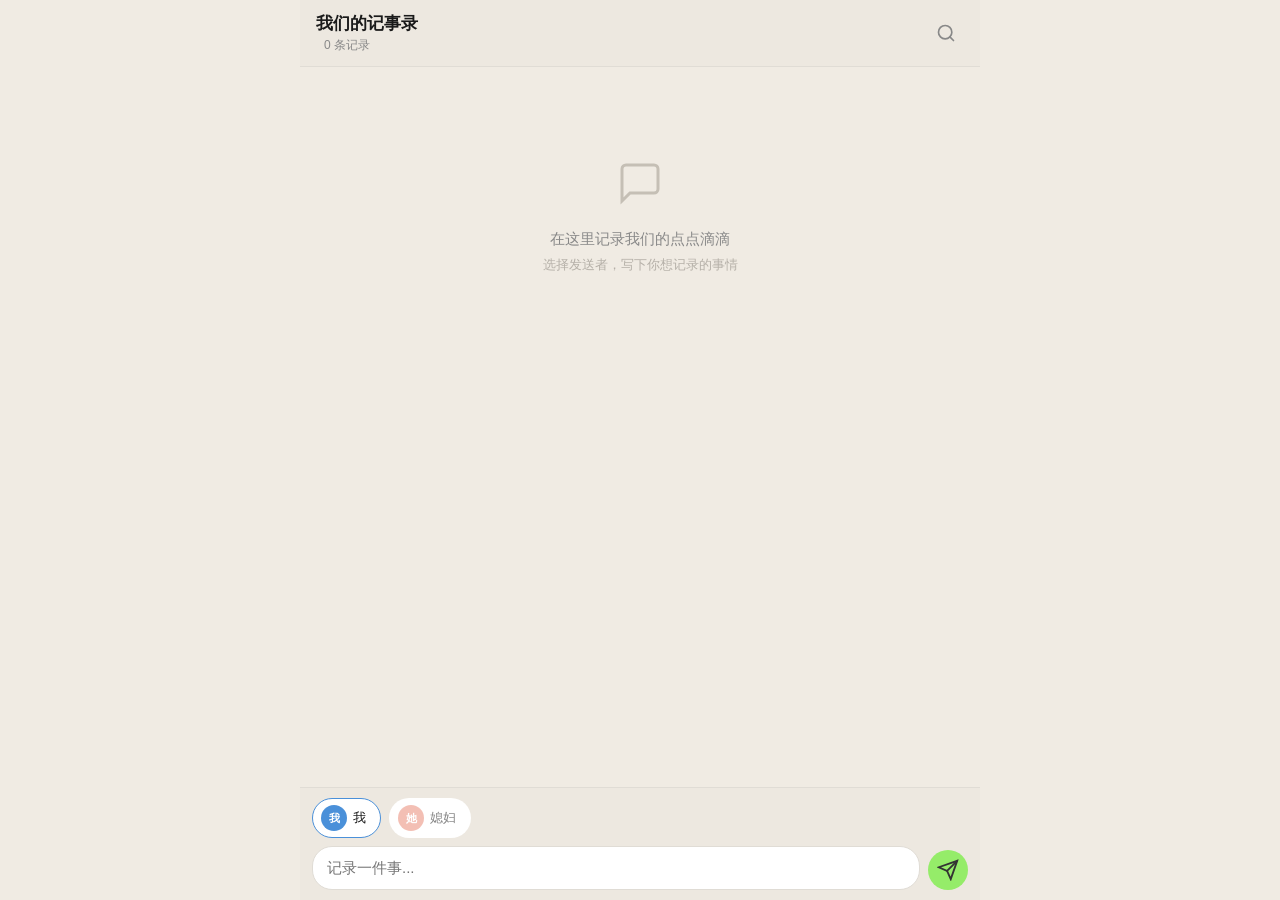
==== index.html @ e5f856f8 "feat: 改造为对话式记事录，支持双人记录、搜索、星标 Co-authored-by: monkeycode-ai <monkeycode-ai@chaitin.com>" ====
<!DOCTYPE html>
<html lang="zh-CN">
<head>
<meta charset="UTF-8">
<meta name="viewport" content="width=device-width, initial-scale=1.0">
<title>我们的记事录</title>
<link rel="stylesheet" href="/style.css">
</head>
<body>

<header class="topbar">
  <div class="topbar-inner">
    <div class="topbar-left">
      <h1>我们的记事录</h1>
      <span id="msg-count" class="msg-count"></span>
    </div>
    <div class="topbar-right">
      <button id="search-toggle" class="icon-btn" title="搜索">
        <svg width="20" height="20" viewBox="0 0 24 24" fill="none" stroke="currentColor" stroke-width="2" stroke-linecap="round"><circle cx="11" cy="11" r="8"/><path d="M21 21l-4.35-4.35"/></svg>
      </button>
    </div>
  </div>
  <div id="search-bar" class="search-bar hidden">
    <input type="text" id="search-input" placeholder="搜索记事内容...">
    <button id="search-clear" class="search-clear">&times;</button>
  </div>
</header>

<main id="chat-area" class="chat-area">
  <div id="messages-container" class="messages-container">
    <div class="welcome-hint">
      <div class="welcome-icon">
        <svg width="48" height="48" viewBox="0 0 24 24" fill="none" stroke="currentColor" stroke-width="1.5" stroke-linecap="round"><path d="M21 15a2 2 0 01-2 2H7l-4 4V5a2 2 0 012-2h14a2 2 0 012 2z"/></svg>
      </div>
      <p>在这里记录我们的点点滴滴</p>
      <p class="welcome-sub">选择发送者，写下你想记录的事情</p>
    </div>
  </div>
</main>

<div class="input-area">
  <div class="sender-toggle">
    <button id="sender-me" class="sender-btn active" data-sender="me">
      <span class="sender-avatar me-avatar">我</span>
      <span>我</span>
    </button>
    <button id="sender-wife" class="sender-btn" data-sender="wife">
      <span class="sender-avatar wife-avatar">她</span>
      <span>媳妇</span>
    </button>
  </div>
  <div class="input-row">
    <textarea id="memo-input" class="memo-input" placeholder="记录一件事..." rows="1"></textarea>
    <button id="send-btn" class="send-btn" title="发送">
      <svg width="22" height="22" viewBox="0 0 24 24" fill="none" stroke="currentColor" stroke-width="2" stroke-linecap="round"><line x1="22" y1="2" x2="11" y2="13"/><polygon points="22 2 15 22 11 13 2 9 22 2"/></svg>
    </button>
  </div>
</div>

<script src="/app.js"></script>
<script>
(function() {
  var currentSender = 'me';
  var searchQuery = '';
  var editingId = null;

  var senderMe = document.getElementById('sender-me');
  var senderWife = document.getElementById('sender-wife');
  var memoInput = document.getElementById('memo-input');
  var sendBtn = document.getElementById('send-btn');
  var container = document.getElementById('messages-container');
  var searchInput = document.getElementById('search-input');
  var searchBar = document.getElementById('search-bar');
  var searchToggle = document.getElementById('search-toggle');
  var searchClear = document.getElementById('search-clear');
  var msgCount = document.getElementById('msg-count');

  senderMe.addEventListener('click', function() {
    currentSender = 'me';
    senderMe.classList.add('active');
    senderWife.classList.remove('active');
  });

  senderWife.addEventListener('click', function() {
    currentSender = 'wife';
    senderWife.classList.add('active');
    senderMe.classList.remove('active');
  });

  sendBtn.addEventListener('click', sendMessage);
  memoInput.addEventListener('keydown', function(e) {
    if (e.key === 'Enter' && !e.shiftKey) {
      e.preventDefault();
      sendMessage();
    }
  });

  searchToggle.addEventListener('click', function() {
    searchBar.classList.toggle('hidden');
    if (!searchBar.classList.contains('hidden')) {
      searchInput.focus();
    }
  });

  searchInput.addEventListener('input', function() {
    searchQuery = searchInput.value.toLowerCase().trim();
    render();
  });

  searchClear.addEventListener('click', function() {
    searchInput.value = '';
    searchQuery = '';
    searchBar.classList.add('hidden');
    render();
  });

  function sendMessage() {
    var text = memoInput.value.trim();
    if (!text) return;
    if (editingId) {
      MemoStore.update(editingId, text);
      editingId = null;
      sendBtn.innerHTML = '<svg width="22" height="22" viewBox="0 0 24 24" fill="none" stroke="currentColor" stroke-width="2" stroke-linecap="round"><line x1="22" y1="2" x2="11" y2="13"/><polygon points="22 2 15 22 11 13 2 9 22 2"/></svg>';
    } else {
      MemoStore.add({ sender: currentSender, content: text });
    }
    memoInput.value = '';
    memoInput.style.height = 'auto';
    render();
  }

  memoInput.addEventListener('input', function() {
    this.style.height = 'auto';
    this.style.height = Math.min(this.scrollHeight, 120) + 'px';
  });

  container.addEventListener('click', function(e) {
    var target = e.target.closest('[data-action]');
    if (!target) return;
    var id = target.dataset.id;
    var action = target.dataset.action;

    if (action === 'delete') {
      if (confirm('删除这条记录？')) {
        MemoStore.remove(id);
        render();
      }
    }
    if (action === 'star') {
      MemoStore.toggleStar(id);
      render();
    }
    if (action === 'edit') {
      var msg = MemoStore.getAll().find(function(m) { return m.id === id; });
      if (msg) {
        memoInput.value = msg.content;
        memoInput.focus();
        memoInput.style.height = 'auto';
        memoInput.style.height = Math.min(memoInput.scrollHeight, 120) + 'px';
        editingId = id;
        currentSender = msg.sender;
        if (msg.sender === 'me') {
          senderMe.classList.add('active');
          senderWife.classList.remove('active');
        } else {
          senderWife.classList.add('active');
          senderMe.classList.remove('active');
        }
        sendBtn.innerHTML = '<svg width="22" height="22" viewBox="0 0 24 24" fill="none" stroke="currentColor" stroke-width="2" stroke-linecap="round"><path d="M20 6L9 17l-5-5"/></svg>';
      }
    }
  });

  function render() {
    var messages = MemoStore.getAll();
    if (searchQuery) {
      messages = messages.filter(function(m) {
        return m.content.toLowerCase().indexOf(searchQuery) !== -1;
      });
    }

    var total = MemoStore.getAll().length;
    msgCount.textContent = total + ' 条记录';

    if (messages.length === 0) {
      container.innerHTML = searchQuery
        ? '<div class="empty-hint">没有匹配的记录</div>'
        : '<div class="welcome-hint">' +
            '<div class="welcome-icon">' +
              '<svg width="48" height="48" viewBox="0 0 24 24" fill="none" stroke="currentColor" stroke-width="1.5" stroke-linecap="round"><path d="M21 15a2 2 0 01-2 2H7l-4 4V5a2 2 0 012-2h14a2 2 0 012 2z"/></svg>' +
            '</div>' +
            '<p>在这里记录我们的点点滴滴</p>' +
            '<p class="welcome-sub">选择发送者，写下你想记录的事情</p>' +
          '</div>';
      return;
    }

    messages.sort(function(a, b) {
      return new Date(a.createdAt) - new Date(b.createdAt);
    });

    var currentDate = '';
    var html = '';

    messages.forEach(function(msg) {
      var dateStr = formatTime(msg.createdAt).split(' ')[0];
      if (!/^\d/.test(dateStr)) return;
      var dateOnly = dateStr;

      if (dateOnly !== currentDate) {
        currentDate = dateOnly;
        html += '<div class="date-divider"><span>' + dateOnly + '</span></div>';
      }

      var isMe = msg.sender === 'me';
      html += '<div class="msg-row ' + (isMe ? 'msg-me' : 'msg-wife') + '">';
      if (!isMe) {
        html += '<div class="avatar-bubble wife-avatar">她</div>';
      }
      html += '<div class="msg-bubble-wrapper">';
      html += '<div class="msg-bubble ' + (isMe ? 'bubble-me' : 'bubble-wife') + '">';
      html += '<div class="msg-text">' + msg.content.replace(/\n/g, '<br>') + '</div>';
      html += '</div>';
      html += '<div class="msg-meta">';
      html += '<span class="msg-time">' + formatTime(msg.createdAt) + '</span>';
      html += '<span class="msg-actions">';
      html += '<button class="msg-action-btn' + (msg.starred ? ' starred' : '') + '" data-action="star" data-id="' + msg.id + '" title="标记">' +
        '<svg width="14" height="14" viewBox="0 0 24 24" fill="' + (msg.starred ? 'currentColor' : 'none') + '" stroke="currentColor" stroke-width="2"><polygon points="12 2 15.09 8.26 22 9.27 17 14.14 18.18 21.02 12 17.77 5.82 21.02 7 14.14 2 9.27 8.91 8.26 12 2"/></svg>' +
        '</button>';
      html += '<button class="msg-action-btn" data-action="edit" data-id="' + msg.id + '" title="编辑">' +
        '<svg width="14" height="14" viewBox="0 0 24 24" fill="none" stroke="currentColor" stroke-width="2"><path d="M11 4H4a2 2 0 00-2 2v14a2 2 0 002 2h14a2 2 0 002-2v-7"/><path d="M18.5 2.5a2.121 2.121 0 013 3L12 15l-4 1 1-4 9.5-9.5z"/></svg>' +
        '</button>';
      html += '<button class="msg-action-btn" data-action="delete" data-id="' + msg.id + '" title="删除">' +
        '<svg width="14" height="14" viewBox="0 0 24 24" fill="none" stroke="currentColor" stroke-width="2"><polyline points="3 6 5 6 21 6"/><path d="M19 6v14a2 2 0 01-2 2H7a2 2 0 01-2-2V6m3 0V4a2 2 0 012-2h4a2 2 0 012 2v2"/></svg>' +
        '</button>';
      html += '</span>';
      html += '</div>';
      html += '</div>';
      if (isMe) {
        html += '<div class="avatar-bubble me-avatar">我</div>';
      }
      html += '</div>';
    });

    container.innerHTML = html;
    container.scrollTop = container.scrollHeight;
  }

  render();
})();
</script>
</body>
</html>
---- style.css ----
* {
  margin: 0;
  padding: 0;
  box-sizing: border-box;
}

:root {
  --bg: #f0ebe3;
  --bubble-me: #95ec69;
  --bubble-wife: #fff;
  --text: #1a1a1a;
  --text-secondary: #888;
  --border: #e0dcd5;
  --me-color: #4a90d9;
  --wife-color: #e8806b;
  --shadow: 0 1px 2px rgba(0,0,0,0.06);
}

body {
  font-family: -apple-system, BlinkMacSystemFont, "Segoe UI", Roboto, "Helvetica Neue", Arial, "Noto Sans SC", sans-serif;
  background: var(--bg);
  color: var(--text);
  height: 100dvh;
  display: flex;
  flex-direction: column;
  max-width: 680px;
  margin: 0 auto;
  overflow: hidden;
}

/* Top Bar */
.topbar {
  background: #ede8e0;
  border-bottom: 1px solid var(--border);
  flex-shrink: 0;
  padding-top: env(safe-area-inset-top);
}

.topbar-inner {
  display: flex;
  align-items: center;
  justify-content: space-between;
  padding: 12px 16px;
}

.topbar-left h1 {
  font-size: 17px;
  font-weight: 700;
  color: var(--text);
}

.msg-count {
  font-size: 12px;
  color: var(--text-secondary);
  margin-left: 8px;
}

.topbar-right {
  display: flex;
  gap: 8px;
}

.icon-btn {
  width: 36px;
  height: 36px;
  border: none;
  background: transparent;
  border-radius: 50%;
  cursor: pointer;
  display: flex;
  align-items: center;
  justify-content: center;
  color: var(--text-secondary);
  transition: background 0.2s;
}

.icon-btn:hover {
  background: rgba(0,0,0,0.06);
}

.search-bar {
  padding: 8px 16px 12px;
  display: flex;
  align-items: center;
  gap: 8px;
}

.search-bar.hidden {
  display: none;
}

.search-bar input {
  flex: 1;
  padding: 8px 12px;
  border: 1px solid var(--border);
  border-radius: 8px;
  font-size: 14px;
  outline: none;
  background: #fff;
  font-family: inherit;
}

.search-bar input:focus {
  border-color: var(--me-color);
}

.search-clear {
  width: 28px;
  height: 28px;
  border: none;
  background: rgba(0,0,0,0.08);
  border-radius: 50%;
  cursor: pointer;
  font-size: 16px;
  line-height: 1;
  color: var(--text-secondary);
  display: flex;
  align-items: center;
  justify-content: center;
}

/* Chat Area */
.chat-area {
  flex: 1;
  overflow-y: auto;
  padding: 12px 0;
  -webkit-overflow-scrolling: touch;
}

.messages-container {
  padding: 0 12px;
}

/* Welcome / Empty */
.welcome-hint {
  text-align: center;
  padding: 80px 20px 0;
  color: var(--text-secondary);
}

.welcome-icon {
  color: #c5bfb5;
  margin-bottom: 16px;
}

.welcome-hint p {
  font-size: 15px;
  line-height: 1.6;
}

.welcome-sub {
  font-size: 13px !important;
  color: #b5b0a8 !important;
  margin-top: 4px;
}

.empty-hint {
  text-align: center;
  padding: 60px 20px;
  color: var(--text-secondary);
  font-size: 14px;
}

/* Date Divider */
.date-divider {
  text-align: center;
  padding: 16px 0 8px;
}

.date-divider span {
  font-size: 12px;
  color: #b5b0a8;
  background: var(--bg);
  padding: 4px 12px;
  border-radius: 4px;
}

/* Message Row */
.msg-row {
  display: flex;
  align-items: flex-start;
  margin-bottom: 12px;
  gap: 8px;
}

.msg-me {
  flex-direction: row-reverse;
}

/* Avatar */
.avatar-bubble {
  width: 36px;
  height: 36px;
  border-radius: 50%;
  display: flex;
  align-items: center;
  justify-content: center;
  font-size: 13px;
  font-weight: 600;
  color: #fff;
  flex-shrink: 0;
  margin-top: 2px;
}

.me-avatar {
  background: var(--me-color);
}

.wife-avatar {
  background: var(--wife-color);
}

/* Message Bubble Wrapper */
.msg-bubble-wrapper {
  max-width: 72%;
  min-width: 40px;
}

.msg-bubble {
  padding: 10px 14px;
  border-radius: 16px;
  font-size: 15px;
  line-height: 1.55;
  word-break: break-word;
  position: relative;
}

.bubble-me {
  background: var(--bubble-me);
  border-top-right-radius: 4px;
}

.bubble-wife {
  background: var(--bubble-wife);
  border-top-left-radius: 4px;
  box-shadow: var(--shadow);
}

.msg-text {
  white-space: pre-wrap;
}

/* Message Meta */
.msg-meta {
  display: flex;
  align-items: center;
  gap: 6px;
  margin-top: 3px;
  padding: 0 4px;
  opacity: 0;
  transition: opacity 0.2s;
}

.msg-row:hover .msg-meta {
  opacity: 1;
}

.msg-time {
  font-size: 11px;
  color: var(--text-secondary);
}

.msg-actions {
  display: flex;
  gap: 2px;
}

.msg-action-btn {
  width: 24px;
  height: 24px;
  border: none;
  background: transparent;
  border-radius: 4px;
  cursor: pointer;
  display: flex;
  align-items: center;
  justify-content: center;
  color: var(--text-secondary);
  transition: all 0.15s;
}

.msg-action-btn:hover {
  background: rgba(0,0,0,0.08);
}

.msg-action-btn.starred {
  color: #f5a623;
}

.msg-me .msg-meta {
  justify-content: flex-end;
}

/* Input Area */
.input-area {
  flex-shrink: 0;
  background: #ede8e0;
  border-top: 1px solid var(--border);
  padding: 10px 12px calc(10px + env(safe-area-inset-bottom));
}

.sender-toggle {
  display: flex;
  gap: 8px;
  margin-bottom: 8px;
}

.sender-btn {
  display: flex;
  align-items: center;
  gap: 6px;
  padding: 6px 14px 6px 8px;
  border: 1.5px solid transparent;
  border-radius: 20px;
  background: #fff;
  cursor: pointer;
  font-size: 13px;
  color: var(--text-secondary);
  transition: all 0.2s;
  font-family: inherit;
}

.sender-btn.active {
  border-color: var(--me-color);
  color: var(--text);
  font-weight: 500;
}

.sender-btn .sender-avatar {
  width: 26px;
  height: 26px;
  border-radius: 50%;
  display: flex;
  align-items: center;
  justify-content: center;
  font-size: 11px;
  font-weight: 600;
  color: #fff;
}

.sender-btn.active .me-avatar {
  background: var(--me-color);
}

.sender-btn.active .wife-avatar {
  background: var(--wife-color);
}

.sender-btn:not(.active) .sender-avatar {
  opacity: 0.5;
}

.input-row {
  display: flex;
  align-items: flex-end;
  gap: 8px;
}

.memo-input {
  flex: 1;
  padding: 10px 14px;
  border: 1px solid var(--border);
  border-radius: 20px;
  font-size: 15px;
  outline: none;
  resize: none;
  font-family: inherit;
  line-height: 1.45;
  background: #fff;
  max-height: 120px;
  transition: border-color 0.2s;
}

.memo-input:focus {
  border-color: var(--me-color);
}

.send-btn {
  width: 40px;
  height: 40px;
  border: none;
  border-radius: 50%;
  background: var(--bubble-me);
  cursor: pointer;
  display: flex;
  align-items: center;
  justify-content: center;
  color: #333;
  transition: all 0.2s;
  flex-shrink: 0;
}

.send-btn:hover {
  background: #7cd852;
}

.send-btn:active {
  transform: scale(0.95);
}

/* Scroll customization */
.chat-area::-webkit-scrollbar {
  width: 4px;
}

.chat-area::-webkit-scrollbar-thumb {
  background: rgba(0,0,0,0.1);
  border-radius: 2px;
}

/* Mobile tweaks */
@media (max-width: 480px) {
  .msg-bubble-wrapper {
    max-width: 78%;
  }
  .topbar-inner {
    padding: 10px 12px;
  }
  .messages-container {
    padding: 0 8px;
  }
}
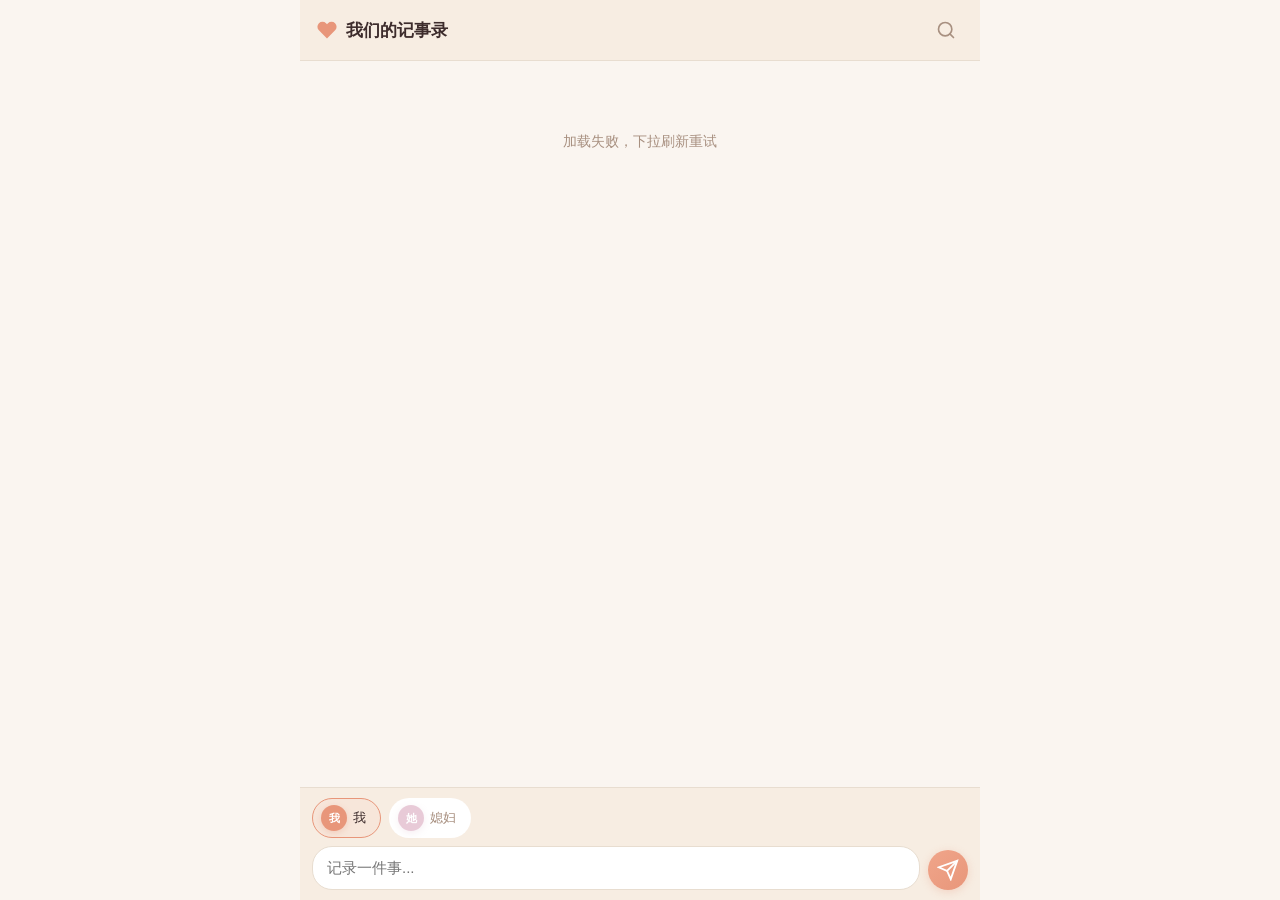
==== commit b14611a8: "feat: 暖色调浪漫风格 + Vercel API 后端实现多设备同步 Co-authored-by: monkeycode-ai <monkeycode-ai@chaitin.com>" ====
--- a/index.html
+++ b/index.html
@@ -11,10 +11,13 @@
 <header class="topbar">
   <div class="topbar-inner">
     <div class="topbar-left">
+      <span class="heart-icon">
+        <svg width="22" height="22" viewBox="0 0 24 24" fill="currentColor"><path d="M20.84 4.61a5.5 5.5 0 00-7.78 0L12 5.67l-1.06-1.06a5.5 5.5 0 00-7.78 7.78l1.06 1.06L12 21.23l7.78-7.78 1.06-1.06a5.5 5.5 0 000-7.78z"/></svg>
+      </span>
       <h1>我们的记事录</h1>
-      <span id="msg-count" class="msg-count"></span>
     </div>
     <div class="topbar-right">
+      <span id="msg-count" class="msg-count"></span>
       <button id="search-toggle" class="icon-btn" title="搜索">
         <svg width="20" height="20" viewBox="0 0 24 24" fill="none" stroke="currentColor" stroke-width="2" stroke-linecap="round"><circle cx="11" cy="11" r="8"/><path d="M21 21l-4.35-4.35"/></svg>
       </button>
@@ -30,13 +33,17 @@
   <div id="messages-container" class="messages-container">
     <div class="welcome-hint">
       <div class="welcome-icon">
-        <svg width="48" height="48" viewBox="0 0 24 24" fill="none" stroke="currentColor" stroke-width="1.5" stroke-linecap="round"><path d="M21 15a2 2 0 01-2 2H7l-4 4V5a2 2 0 012-2h14a2 2 0 012 2z"/></svg>
+        <svg width="56" height="56" viewBox="0 0 24 24" fill="none" stroke="currentColor" stroke-width="1" stroke-linecap="round"><path d="M20.84 4.61a5.5 5.5 0 00-7.78 0L12 5.67l-1.06-1.06a5.5 5.5 0 00-7.78 7.78l1.06 1.06L12 21.23l7.78-7.78 1.06-1.06a5.5 5.5 0 000-7.78z"/></svg>
       </div>
       <p>在这里记录我们的点点滴滴</p>
-      <p class="welcome-sub">选择发送者，写下你想记录的事情</p>
+      <p class="welcome-sub">写下想说的话，彼此都能看见</p>
     </div>
   </div>
 </main>
+
+<div id="sync-bar" class="sync-bar hidden">
+  <span class="sync-dot"></span> 同步中...
+</div>
 
 <div class="input-area">
   <div class="sender-toggle">
@@ -74,6 +81,7 @@
   var searchToggle = document.getElementById('search-toggle');
   var searchClear = document.getElementById('search-clear');
   var msgCount = document.getElementById('msg-count');
+  var syncBar = document.getElementById('sync-bar');
 
   senderMe.addEventListener('click', function() {
     currentSender = 'me';
@@ -97,9 +105,7 @@
 
   searchToggle.addEventListener('click', function() {
     searchBar.classList.toggle('hidden');
-    if (!searchBar.classList.contains('hidden')) {
-      searchInput.focus();
-    }
+    if (!searchBar.classList.contains('hidden')) searchInput.focus();
   });
 
   searchInput.addEventListener('input', function() {
@@ -114,19 +120,36 @@
     render();
   });
 
-  function sendMessage() {
+  async function sendMessage() {
     var text = memoInput.value.trim();
     if (!text) return;
+
     if (editingId) {
-      MemoStore.update(editingId, text);
-      editingId = null;
-      sendBtn.innerHTML = '<svg width="22" height="22" viewBox="0 0 24 24" fill="none" stroke="currentColor" stroke-width="2" stroke-linecap="round"><line x1="22" y1="2" x2="11" y2="13"/><polygon points="22 2 15 22 11 13 2 9 22 2"/></svg>';
+      try {
+        showSync(true);
+        await api.update(editingId, { content: text });
+        editingId = null;
+        sendBtn.innerHTML = '<svg width="22" height="22" viewBox="0 0 24 24" fill="none" stroke="currentColor" stroke-width="2" stroke-linecap="round"><line x1="22" y1="2" x2="11" y2="13"/><polygon points="22 2 15 22 11 13 2 9 22 2"/></svg>';
+      } catch (e) {
+        alert('更新失败，请重试');
+        showSync(false);
+        return;
+      }
     } else {
-      MemoStore.add({ sender: currentSender, content: text });
-    }
+      try {
+        showSync(true);
+        await api.add({ sender: currentSender, content: text });
+      } catch (e) {
+        alert('发送失败，请重试');
+        showSync(false);
+        return;
+      }
+    }
+
     memoInput.value = '';
     memoInput.style.height = 'auto';
-    render();
+    showSync(false);
+    await loadAndRender();
   }
 
   memoInput.addEventListener('input', function() {
@@ -141,56 +164,82 @@
     var action = target.dataset.action;
 
     if (action === 'delete') {
-      if (confirm('删除这条记录？')) {
-        MemoStore.remove(id);
-        render();
-      }
+      if (!confirm('删除这条记录？')) return;
+      showSync(true);
+      api.remove(id).then(function() {
+        showSync(false);
+        loadAndRender();
+      }).catch(function() {
+        alert('删除失败');
+        showSync(false);
+      });
     }
     if (action === 'star') {
-      MemoStore.toggleStar(id);
-      render();
+      var msgEl = target.closest('.msg-row');
+      var isStarred = target.classList.contains('starred');
+      showSync(true);
+      api.update(id, { starred: !isStarred }).then(function() {
+        showSync(false);
+        loadAndRender();
+      }).catch(function() {
+        alert('操作失败');
+        showSync(false);
+      });
     }
     if (action === 'edit') {
-      var msg = MemoStore.getAll().find(function(m) { return m.id === id; });
-      if (msg) {
-        memoInput.value = msg.content;
-        memoInput.focus();
-        memoInput.style.height = 'auto';
-        memoInput.style.height = Math.min(memoInput.scrollHeight, 120) + 'px';
-        editingId = id;
-        currentSender = msg.sender;
-        if (msg.sender === 'me') {
-          senderMe.classList.add('active');
-          senderWife.classList.remove('active');
-        } else {
-          senderWife.classList.add('active');
-          senderMe.classList.remove('active');
-        }
-        sendBtn.innerHTML = '<svg width="22" height="22" viewBox="0 0 24 24" fill="none" stroke="currentColor" stroke-width="2" stroke-linecap="round"><path d="M20 6L9 17l-5-5"/></svg>';
-      }
-    }
-  });
-
-  function render() {
-    var messages = MemoStore.getAll();
+      var msgText = target.closest('.msg-row').querySelector('.msg-text').textContent;
+      memoInput.value = msgText;
+      memoInput.focus();
+      memoInput.style.height = 'auto';
+      memoInput.style.height = Math.min(memoInput.scrollHeight, 120) + 'px';
+      editingId = id;
+      var isMe = target.closest('.msg-row').classList.contains('msg-me');
+      currentSender = isMe ? 'me' : 'wife';
+      if (isMe) {
+        senderMe.classList.add('active');
+        senderWife.classList.remove('active');
+      } else {
+        senderWife.classList.add('active');
+        senderMe.classList.remove('active');
+      }
+      sendBtn.innerHTML = '<svg width="22" height="22" viewBox="0 0 24 24" fill="none" stroke="currentColor" stroke-width="2" stroke-linecap="round"><path d="M20 6L9 17l-5-5"/></svg>';
+    }
+  });
+
+  function showSync(show) {
+    syncBar.classList.toggle('hidden', !show);
+  }
+
+  async function loadAndRender() {
+    try {
+      var messages = await api.getAll();
+      render(messages);
+    } catch (e) {
+      container.innerHTML = '<div class="empty-hint">加载失败，下拉刷新重试</div>';
+    }
+  }
+
+  function render(messages) {
+    if (!messages) messages = [];
+
+    var total = messages.length;
+    msgCount.textContent = total + ' 条';
+
     if (searchQuery) {
       messages = messages.filter(function(m) {
         return m.content.toLowerCase().indexOf(searchQuery) !== -1;
       });
     }
-
-    var total = MemoStore.getAll().length;
-    msgCount.textContent = total + ' 条记录';
 
     if (messages.length === 0) {
       container.innerHTML = searchQuery
         ? '<div class="empty-hint">没有匹配的记录</div>'
         : '<div class="welcome-hint">' +
             '<div class="welcome-icon">' +
-              '<svg width="48" height="48" viewBox="0 0 24 24" fill="none" stroke="currentColor" stroke-width="1.5" stroke-linecap="round"><path d="M21 15a2 2 0 01-2 2H7l-4 4V5a2 2 0 012-2h14a2 2 0 012 2z"/></svg>' +
+              '<svg width="56" height="56" viewBox="0 0 24 24" fill="none" stroke="currentColor" stroke-width="1" stroke-linecap="round"><path d="M20.84 4.61a5.5 5.5 0 00-7.78 0L12 5.67l-1.06-1.06a5.5 5.5 0 00-7.78 7.78l1.06 1.06L12 21.23l7.78-7.78 1.06-1.06a5.5 5.5 0 000-7.78z"/></svg>' +
             '</div>' +
             '<p>在这里记录我们的点点滴滴</p>' +
-            '<p class="welcome-sub">选择发送者，写下你想记录的事情</p>' +
+            '<p class="welcome-sub">写下想说的话，彼此都能看见</p>' +
           '</div>';
       return;
     }
@@ -203,9 +252,7 @@
     var html = '';
 
     messages.forEach(function(msg) {
-      var dateStr = formatTime(msg.createdAt).split(' ')[0];
-      if (!/^\d/.test(dateStr)) return;
-      var dateOnly = dateStr;
+      var dateOnly = formatTime(msg.createdAt).split(' ')[0];
 
       if (dateOnly !== currentDate) {
         currentDate = dateOnly;
@@ -246,7 +293,7 @@
     container.scrollTop = container.scrollHeight;
   }
 
-  render();
+  loadAndRender();
 })();
 </script>
 </body>
--- a/style.css
+++ b/style.css
@@ -5,15 +5,17 @@
 }
 
 :root {
-  --bg: #f0ebe3;
-  --bubble-me: #95ec69;
+  --bg: #faf5f0;
+  --bg-top: #f7ede2;
+  --bubble-me: #fcd5ce;
   --bubble-wife: #fff;
-  --text: #1a1a1a;
-  --text-secondary: #888;
-  --border: #e0dcd5;
-  --me-color: #4a90d9;
-  --wife-color: #e8806b;
-  --shadow: 0 1px 2px rgba(0,0,0,0.06);
+  --text: #3d2c2c;
+  --text-secondary: #a89080;
+  --border: #e8ddd0;
+  --me-color: #e8967a;
+  --wife-color: #c77d9e;
+  --heart: #e8967a;
+  --shadow: 0 1px 3px rgba(139, 109, 91, 0.08);
 }
 
 body {
@@ -30,7 +32,7 @@
 
 /* Top Bar */
 .topbar {
-  background: #ede8e0;
+  background: var(--bg-top);
   border-bottom: 1px solid var(--border);
   flex-shrink: 0;
   padding-top: env(safe-area-inset-top);
@@ -41,6 +43,27 @@
   align-items: center;
   justify-content: space-between;
   padding: 12px 16px;
+}
+
+.topbar-left {
+  display: flex;
+  align-items: center;
+  gap: 8px;
+}
+
+.heart-icon {
+  color: var(--heart);
+  display: flex;
+  align-items: center;
+  animation: heartbeat 1.5s ease-in-out infinite;
+}
+
+@keyframes heartbeat {
+  0%, 100% { transform: scale(1); }
+  15% { transform: scale(1.15); }
+  30% { transform: scale(1); }
+  45% { transform: scale(1.1); }
+  60% { transform: scale(1); }
 }
 
 .topbar-left h1 {
@@ -52,12 +75,13 @@
 .msg-count {
   font-size: 12px;
   color: var(--text-secondary);
-  margin-left: 8px;
+  margin-left: auto;
 }
 
 .topbar-right {
   display: flex;
-  gap: 8px;
+  align-items: center;
+  gap: 4px;
 }
 
 .icon-btn {
@@ -75,7 +99,7 @@
 }
 
 .icon-btn:hover {
-  background: rgba(0,0,0,0.06);
+  background: rgba(139, 109, 91, 0.08);
 }
 
 .search-bar {
@@ -108,7 +132,7 @@
   width: 28px;
   height: 28px;
   border: none;
-  background: rgba(0,0,0,0.08);
+  background: rgba(139, 109, 91, 0.1);
   border-radius: 50%;
   cursor: pointer;
   font-size: 16px;
@@ -117,6 +141,37 @@
   display: flex;
   align-items: center;
   justify-content: center;
+}
+
+/* Sync Bar */
+.sync-bar {
+  text-align: center;
+  padding: 6px;
+  font-size: 12px;
+  color: var(--text-secondary);
+  display: flex;
+  align-items: center;
+  justify-content: center;
+  gap: 6px;
+  background: rgba(232, 150, 122, 0.1);
+  flex-shrink: 0;
+}
+
+.sync-bar.hidden {
+  display: none;
+}
+
+.sync-dot {
+  width: 8px;
+  height: 8px;
+  border-radius: 50%;
+  background: var(--me-color);
+  animation: pulse 0.8s ease-in-out infinite;
+}
+
+@keyframes pulse {
+  0%, 100% { opacity: 1; }
+  50% { opacity: 0.3; }
 }
 
 /* Chat Area */
@@ -139,8 +194,9 @@
 }
 
 .welcome-icon {
-  color: #c5bfb5;
+  color: #e0cfc0;
   margin-bottom: 16px;
+  opacity: 0.8;
 }
 
 .welcome-hint p {
@@ -150,7 +206,7 @@
 
 .welcome-sub {
   font-size: 13px !important;
-  color: #b5b0a8 !important;
+  color: #c5b0a0 !important;
   margin-top: 4px;
 }
 
@@ -164,22 +220,23 @@
 /* Date Divider */
 .date-divider {
   text-align: center;
-  padding: 16px 0 8px;
+  padding: 20px 0 10px;
 }
 
 .date-divider span {
   font-size: 12px;
-  color: #b5b0a8;
+  color: #c5b0a0;
   background: var(--bg);
-  padding: 4px 12px;
-  border-radius: 4px;
+  padding: 4px 14px;
+  border-radius: 10px;
+  border: 1px solid var(--border);
 }
 
 /* Message Row */
 .msg-row {
   display: flex;
   align-items: flex-start;
-  margin-bottom: 12px;
+  margin-bottom: 14px;
   gap: 8px;
 }
 
@@ -203,22 +260,24 @@
 }
 
 .me-avatar {
-  background: var(--me-color);
+  background: linear-gradient(135deg, #f0a58a, #e8967a);
+  box-shadow: 0 2px 6px rgba(232, 150, 122, 0.3);
 }
 
 .wife-avatar {
-  background: var(--wife-color);
+  background: linear-gradient(135deg, #d49bb3, #c77d9e);
+  box-shadow: 0 2px 6px rgba(199, 125, 158, 0.3);
 }
 
 /* Message Bubble Wrapper */
 .msg-bubble-wrapper {
-  max-width: 72%;
+  max-width: 70%;
   min-width: 40px;
 }
 
 .msg-bubble {
   padding: 10px 14px;
-  border-radius: 16px;
+  border-radius: 18px;
   font-size: 15px;
   line-height: 1.55;
   word-break: break-word;
@@ -227,17 +286,18 @@
 
 .bubble-me {
   background: var(--bubble-me);
-  border-top-right-radius: 4px;
+  border-top-right-radius: 6px;
 }
 
 .bubble-wife {
   background: var(--bubble-wife);
-  border-top-left-radius: 4px;
+  border-top-left-radius: 6px;
   box-shadow: var(--shadow);
 }
 
 .msg-text {
   white-space: pre-wrap;
+  color: var(--text);
 }
 
 /* Message Meta */
@@ -251,7 +311,8 @@
   transition: opacity 0.2s;
 }
 
-.msg-row:hover .msg-meta {
+.msg-row:hover .msg-meta,
+.msg-row:active .msg-meta {
   opacity: 1;
 }
 
@@ -280,11 +341,11 @@
 }
 
 .msg-action-btn:hover {
-  background: rgba(0,0,0,0.08);
+  background: rgba(139, 109, 91, 0.08);
 }
 
 .msg-action-btn.starred {
-  color: #f5a623;
+  color: #e8967a;
 }
 
 .msg-me .msg-meta {
@@ -294,7 +355,7 @@
 /* Input Area */
 .input-area {
   flex-shrink: 0;
-  background: #ede8e0;
+  background: var(--bg-top);
   border-top: 1px solid var(--border);
   padding: 10px 12px calc(10px + env(safe-area-inset-bottom));
 }
@@ -316,14 +377,23 @@
   cursor: pointer;
   font-size: 13px;
   color: var(--text-secondary);
-  transition: all 0.2s;
+  transition: all 0.25s;
   font-family: inherit;
 }
 
 .sender-btn.active {
-  border-color: var(--me-color);
   color: var(--text);
   font-weight: 500;
+}
+
+.sender-btn#sender-me.active {
+  border-color: var(--me-color);
+  background: rgba(232, 150, 122, 0.08);
+}
+
+.sender-btn#sender-wife.active {
+  border-color: var(--wife-color);
+  background: rgba(199, 125, 158, 0.08);
 }
 
 .sender-btn .sender-avatar {
@@ -338,16 +408,16 @@
   color: #fff;
 }
 
-.sender-btn.active .me-avatar {
+.sender-btn#sender-me .sender-avatar {
   background: var(--me-color);
 }
 
-.sender-btn.active .wife-avatar {
+.sender-btn#sender-wife .sender-avatar {
   background: var(--wife-color);
 }
 
 .sender-btn:not(.active) .sender-avatar {
-  opacity: 0.5;
+  opacity: 0.4;
 }
 
 .input-row {
@@ -380,18 +450,20 @@
   height: 40px;
   border: none;
   border-radius: 50%;
-  background: var(--bubble-me);
+  background: linear-gradient(135deg, #f0a58a, #e8967a);
   cursor: pointer;
   display: flex;
   align-items: center;
   justify-content: center;
-  color: #333;
+  color: #fff;
   transition: all 0.2s;
   flex-shrink: 0;
+  box-shadow: 0 2px 8px rgba(232, 150, 122, 0.3);
 }
 
 .send-btn:hover {
-  background: #7cd852;
+  transform: scale(1.05);
+  box-shadow: 0 4px 12px rgba(232, 150, 122, 0.4);
 }
 
 .send-btn:active {
@@ -404,7 +476,7 @@
 }
 
 .chat-area::-webkit-scrollbar-thumb {
-  background: rgba(0,0,0,0.1);
+  background: rgba(139, 109, 91, 0.15);
   border-radius: 2px;
 }
 
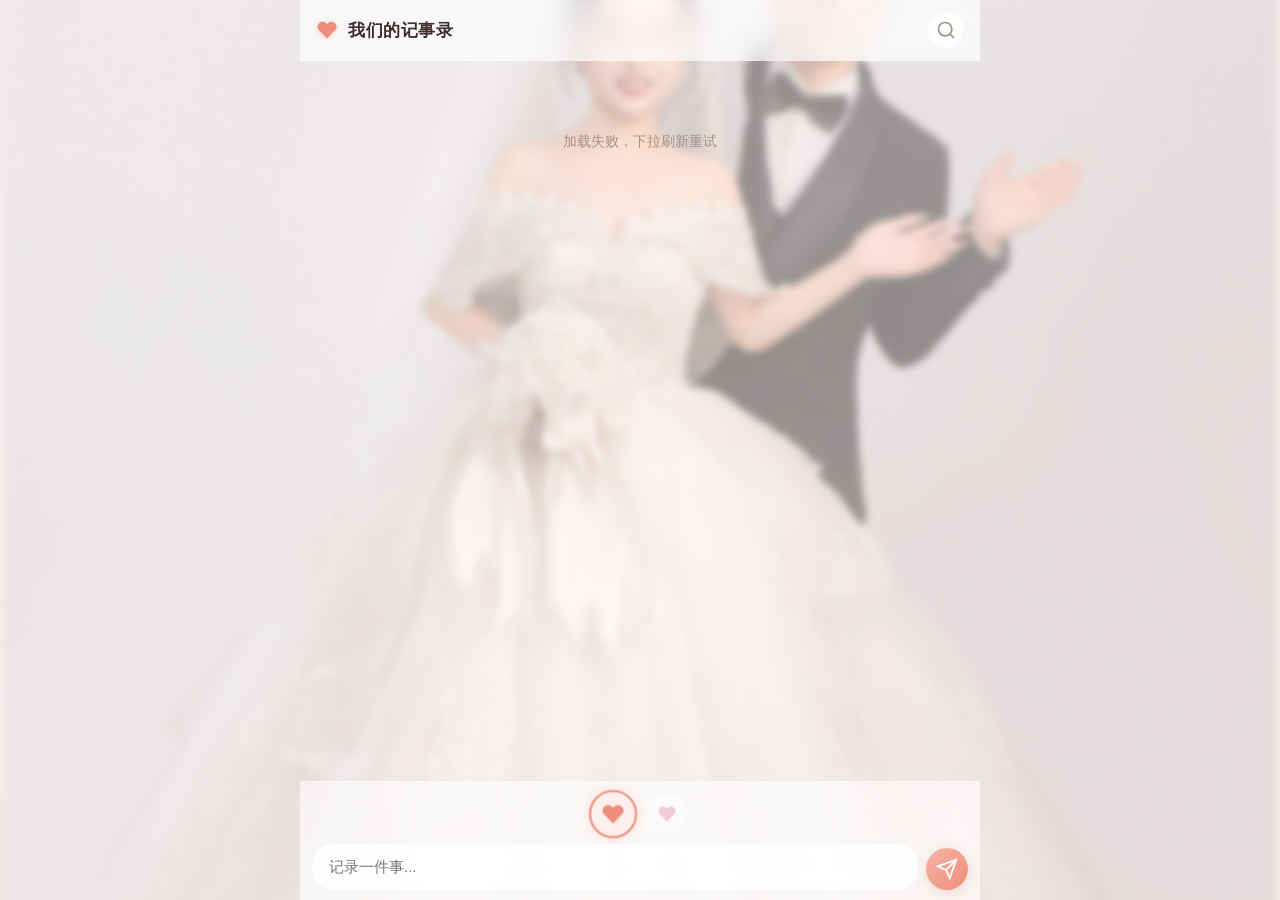
==== commit ad53fdec: "feat: 爱心头像 + 自定义背景图 + 毛玻璃暖色调界面 Co-authored-by: monkeycode-ai <monkeycode-ai@chaitin.com>" ====
--- a/index.html
+++ b/index.html
@@ -47,13 +47,11 @@
 
 <div class="input-area">
   <div class="sender-toggle">
-    <button id="sender-me" class="sender-btn active" data-sender="me">
-      <span class="sender-avatar me-avatar">我</span>
-      <span>我</span>
+    <button id="sender-me" class="sender-btn active" data-sender="me" title="我">
+      <svg viewBox="0 0 24 24" fill="currentColor"><path d="M20.84 4.61a5.5 5.5 0 00-7.78 0L12 5.67l-1.06-1.06a5.5 5.5 0 00-7.78 7.78l1.06 1.06L12 21.23l7.78-7.78 1.06-1.06a5.5 5.5 0 000-7.78z"/></svg>
     </button>
-    <button id="sender-wife" class="sender-btn" data-sender="wife">
-      <span class="sender-avatar wife-avatar">她</span>
-      <span>媳妇</span>
+    <button id="sender-wife" class="sender-btn" data-sender="wife" title="媳妇">
+      <svg viewBox="0 0 24 24" fill="currentColor"><path d="M20.84 4.61a5.5 5.5 0 00-7.78 0L12 5.67l-1.06-1.06a5.5 5.5 0 00-7.78 7.78l1.06 1.06L12 21.23l7.78-7.78 1.06-1.06a5.5 5.5 0 000-7.78z"/></svg>
     </button>
   </div>
   <div class="input-row">
@@ -87,12 +85,18 @@
     currentSender = 'me';
     senderMe.classList.add('active');
     senderWife.classList.remove('active');
+    var svg = senderMe.querySelector('svg');
+    if (svg) svg.style.animation = 'none';
+    setTimeout(function() { if (svg) svg.style.animation = ''; }, 10);
   });
 
   senderWife.addEventListener('click', function() {
     currentSender = 'wife';
     senderWife.classList.add('active');
     senderMe.classList.remove('active');
+    var svg = senderWife.querySelector('svg');
+    if (svg) svg.style.animation = 'none';
+    setTimeout(function() { if (svg) svg.style.animation = ''; }, 10);
   });
 
   sendBtn.addEventListener('click', sendMessage);
@@ -175,7 +179,6 @@
       });
     }
     if (action === 'star') {
-      var msgEl = target.closest('.msg-row');
       var isStarred = target.classList.contains('starred');
       showSync(true);
       api.update(id, { starred: !isStarred }).then(function() {
@@ -260,10 +263,14 @@
       }
 
       var isMe = msg.sender === 'me';
+      var heartColor = isMe ? 'me-avatar-heart' : 'wife-avatar-heart';
+
       html += '<div class="msg-row ' + (isMe ? 'msg-me' : 'msg-wife') + '">';
-      if (!isMe) {
-        html += '<div class="avatar-bubble wife-avatar">她</div>';
-      }
+
+      html += '<div class="avatar-bubble">';
+      html += '<svg class="' + heartColor + '" viewBox="0 0 24 24" fill="currentColor"><path d="M20.84 4.61a5.5 5.5 0 00-7.78 0L12 5.67l-1.06-1.06a5.5 5.5 0 00-7.78 7.78l1.06 1.06L12 21.23l7.78-7.78 1.06-1.06a5.5 5.5 0 000-7.78z"/></svg>';
+      html += '</div>';
+
       html += '<div class="msg-bubble-wrapper">';
       html += '<div class="msg-bubble ' + (isMe ? 'bubble-me' : 'bubble-wife') + '">';
       html += '<div class="msg-text">' + msg.content.replace(/\n/g, '<br>') + '</div>';
@@ -283,9 +290,7 @@
       html += '</span>';
       html += '</div>';
       html += '</div>';
-      if (isMe) {
-        html += '<div class="avatar-bubble me-avatar">我</div>';
-      }
+
       html += '</div>';
     });
 
--- a/style.css
+++ b/style.css
@@ -5,22 +5,17 @@
 }
 
 :root {
-  --bg: #faf5f0;
-  --bg-top: #f7ede2;
+  --me-color: #f08c7a;
+  --wife-color: #d4889e;
+  --text: #3d2c2c;
+  --text-secondary: #a69080;
+  --border: rgba(255,255,255,0.25);
   --bubble-me: #fcd5ce;
   --bubble-wife: #fff;
-  --text: #3d2c2c;
-  --text-secondary: #a89080;
-  --border: #e8ddd0;
-  --me-color: #e8967a;
-  --wife-color: #c77d9e;
-  --heart: #e8967a;
-  --shadow: 0 1px 3px rgba(139, 109, 91, 0.08);
 }
 
 body {
   font-family: -apple-system, BlinkMacSystemFont, "Segoe UI", Roboto, "Helvetica Neue", Arial, "Noto Sans SC", sans-serif;
-  background: var(--bg);
   color: var(--text);
   height: 100dvh;
   display: flex;
@@ -28,11 +23,33 @@
   max-width: 680px;
   margin: 0 auto;
   overflow: hidden;
+  position: relative;
+}
+
+body::before {
+  content: '';
+  position: fixed;
+  inset: 0;
+  background: url('/bg.png') center/cover no-repeat fixed;
+  filter: brightness(1.02) saturate(0.9);
+  z-index: -2;
+}
+
+body::after {
+  content: '';
+  position: fixed;
+  inset: 0;
+  background: rgba(255, 250, 245, 0.55);
+  backdrop-filter: blur(3px);
+  -webkit-backdrop-filter: blur(3px);
+  z-index: -1;
 }
 
 /* Top Bar */
 .topbar {
-  background: var(--bg-top);
+  background: rgba(255,255,255,0.65);
+  backdrop-filter: blur(12px);
+  -webkit-backdrop-filter: blur(12px);
   border-bottom: 1px solid var(--border);
   flex-shrink: 0;
   padding-top: env(safe-area-inset-top);
@@ -48,21 +65,22 @@
 .topbar-left {
   display: flex;
   align-items: center;
-  gap: 8px;
+  gap: 10px;
 }
 
 .heart-icon {
-  color: var(--heart);
+  color: var(--me-color);
   display: flex;
   align-items: center;
   animation: heartbeat 1.5s ease-in-out infinite;
+  filter: drop-shadow(0 1px 3px rgba(240,140,122,0.3));
 }
 
 @keyframes heartbeat {
   0%, 100% { transform: scale(1); }
-  15% { transform: scale(1.15); }
+  15% { transform: scale(1.18); }
   30% { transform: scale(1); }
-  45% { transform: scale(1.1); }
+  45% { transform: scale(1.12); }
   60% { transform: scale(1); }
 }
 
@@ -70,6 +88,7 @@
   font-size: 17px;
   font-weight: 700;
   color: var(--text);
+  letter-spacing: 0.5px;
 }
 
 .msg-count {
@@ -88,7 +107,7 @@
   width: 36px;
   height: 36px;
   border: none;
-  background: transparent;
+  background: rgba(255,255,255,0.5);
   border-radius: 50%;
   cursor: pointer;
   display: flex;
@@ -96,10 +115,11 @@
   justify-content: center;
   color: var(--text-secondary);
   transition: background 0.2s;
+  backdrop-filter: blur(4px);
 }
 
 .icon-btn:hover {
-  background: rgba(139, 109, 91, 0.08);
+  background: rgba(139, 109, 91, 0.12);
 }
 
 .search-bar {
@@ -115,24 +135,26 @@
 
 .search-bar input {
   flex: 1;
-  padding: 8px 12px;
+  padding: 9px 14px;
   border: 1px solid var(--border);
-  border-radius: 8px;
+  border-radius: 10px;
   font-size: 14px;
   outline: none;
-  background: #fff;
+  background: rgba(255,255,255,0.7);
   font-family: inherit;
+  backdrop-filter: blur(4px);
 }
 
 .search-bar input:focus {
   border-color: var(--me-color);
+  background: rgba(255,255,255,0.9);
 }
 
 .search-clear {
   width: 28px;
   height: 28px;
   border: none;
-  background: rgba(139, 109, 91, 0.1);
+  background: rgba(139, 109, 91, 0.12);
   border-radius: 50%;
   cursor: pointer;
   font-size: 16px;
@@ -153,7 +175,7 @@
   align-items: center;
   justify-content: center;
   gap: 6px;
-  background: rgba(232, 150, 122, 0.1);
+  background: rgba(240, 140, 122, 0.12);
   flex-shrink: 0;
 }
 
@@ -194,9 +216,9 @@
 }
 
 .welcome-icon {
-  color: #e0cfc0;
+  color: rgba(240,140,122,0.35);
   margin-bottom: 16px;
-  opacity: 0.8;
+  animation: heartbeat 2s ease-in-out infinite;
 }
 
 .welcome-hint p {
@@ -224,12 +246,13 @@
 }
 
 .date-divider span {
-  font-size: 12px;
-  color: #c5b0a0;
-  background: var(--bg);
+  font-size: 11px;
+  color: var(--text-secondary);
+  background: rgba(255,255,255,0.5);
+  backdrop-filter: blur(8px);
   padding: 4px 14px;
   border-radius: 10px;
-  border: 1px solid var(--border);
+  border: 1px solid rgba(255,255,255,0.5);
 }
 
 /* Message Row */
@@ -238,36 +261,37 @@
   align-items: flex-start;
   margin-bottom: 14px;
   gap: 8px;
+  animation: msgIn 0.3s ease-out;
+}
+
+@keyframes msgIn {
+  from { opacity: 0; transform: translateY(8px); }
+  to { opacity: 1; transform: translateY(0); }
 }
 
 .msg-me {
   flex-direction: row-reverse;
 }
 
-/* Avatar */
+/* Avatar - heart shape */
 .avatar-bubble {
-  width: 36px;
-  height: 36px;
-  border-radius: 50%;
-  display: flex;
-  align-items: center;
-  justify-content: center;
-  font-size: 13px;
-  font-weight: 600;
-  color: #fff;
+  width: 38px;
+  height: 38px;
   flex-shrink: 0;
   margin-top: 2px;
-}
-
-.me-avatar {
-  background: linear-gradient(135deg, #f0a58a, #e8967a);
-  box-shadow: 0 2px 6px rgba(232, 150, 122, 0.3);
-}
-
-.wife-avatar {
-  background: linear-gradient(135deg, #d49bb3, #c77d9e);
-  box-shadow: 0 2px 6px rgba(199, 125, 158, 0.3);
-}
+  display: flex;
+  align-items: center;
+  justify-content: center;
+}
+
+.avatar-bubble svg {
+  width: 32px;
+  height: 32px;
+  filter: drop-shadow(0 2px 4px rgba(0,0,0,0.12));
+}
+
+.me-avatar-heart { color: var(--me-color); }
+.wife-avatar-heart { color: var(--wife-color); }
 
 /* Message Bubble Wrapper */
 .msg-bubble-wrapper {
@@ -282,6 +306,7 @@
   line-height: 1.55;
   word-break: break-word;
   position: relative;
+  box-shadow: 0 1px 3px rgba(0,0,0,0.04);
 }
 
 .bubble-me {
@@ -292,7 +317,6 @@
 .bubble-wife {
   background: var(--bubble-wife);
   border-top-left-radius: 6px;
-  box-shadow: var(--shadow);
 }
 
 .msg-text {
@@ -305,7 +329,7 @@
   display: flex;
   align-items: center;
   gap: 6px;
-  margin-top: 3px;
+  margin-top: 4px;
   padding: 0 4px;
   opacity: 0;
   transition: opacity 0.2s;
@@ -331,7 +355,7 @@
   height: 24px;
   border: none;
   background: transparent;
-  border-radius: 4px;
+  border-radius: 6px;
   cursor: pointer;
   display: flex;
   align-items: center;
@@ -341,11 +365,11 @@
 }
 
 .msg-action-btn:hover {
-  background: rgba(139, 109, 91, 0.08);
+  background: rgba(139, 109, 91, 0.1);
 }
 
 .msg-action-btn.starred {
-  color: #e8967a;
+  color: #f08c7a;
 }
 
 .msg-me .msg-meta {
@@ -355,69 +379,67 @@
 /* Input Area */
 .input-area {
   flex-shrink: 0;
-  background: var(--bg-top);
+  background: rgba(255,255,255,0.6);
+  backdrop-filter: blur(12px);
+  -webkit-backdrop-filter: blur(12px);
   border-top: 1px solid var(--border);
   padding: 10px 12px calc(10px + env(safe-area-inset-bottom));
 }
 
 .sender-toggle {
   display: flex;
-  gap: 8px;
+  gap: 10px;
   margin-bottom: 8px;
+  justify-content: center;
 }
 
 .sender-btn {
-  display: flex;
-  align-items: center;
-  gap: 6px;
-  padding: 6px 14px 6px 8px;
-  border: 1.5px solid transparent;
-  border-radius: 20px;
-  background: #fff;
+  width: 44px;
+  height: 44px;
+  border: 2px solid transparent;
+  border-radius: 50%;
+  background: rgba(255,255,255,0.6);
   cursor: pointer;
-  font-size: 13px;
-  color: var(--text-secondary);
+  display: flex;
+  align-items: center;
+  justify-content: center;
   transition: all 0.25s;
-  font-family: inherit;
+  padding: 0;
+  backdrop-filter: blur(4px);
+}
+
+.sender-btn svg {
+  width: 22px;
+  height: 22px;
+  transition: transform 0.25s;
+}
+
+.sender-btn#sender-me svg { color: var(--me-color); }
+.sender-btn#sender-wife svg { color: var(--wife-color); }
+
+.sender-btn:not(.active) {
+  opacity: 0.4;
+  transform: scale(0.9);
 }
 
 .sender-btn.active {
-  color: var(--text);
-  font-weight: 500;
+  transform: scale(1.1);
 }
 
 .sender-btn#sender-me.active {
   border-color: var(--me-color);
-  background: rgba(232, 150, 122, 0.08);
+  background: rgba(240, 140, 122, 0.12);
+  box-shadow: 0 0 16px rgba(240, 140, 122, 0.2);
 }
 
 .sender-btn#sender-wife.active {
   border-color: var(--wife-color);
-  background: rgba(199, 125, 158, 0.08);
-}
-
-.sender-btn .sender-avatar {
-  width: 26px;
-  height: 26px;
-  border-radius: 50%;
-  display: flex;
-  align-items: center;
-  justify-content: center;
-  font-size: 11px;
-  font-weight: 600;
-  color: #fff;
-}
-
-.sender-btn#sender-me .sender-avatar {
-  background: var(--me-color);
-}
-
-.sender-btn#sender-wife .sender-avatar {
-  background: var(--wife-color);
-}
-
-.sender-btn:not(.active) .sender-avatar {
-  opacity: 0.4;
+  background: rgba(212, 136, 158, 0.12);
+  box-shadow: 0 0 16px rgba(212, 136, 158, 0.2);
+}
+
+.sender-btn.active svg {
+  animation: heartbeat 0.5s ease-in-out;
 }
 
 .input-row {
@@ -428,29 +450,31 @@
 
 .memo-input {
   flex: 1;
-  padding: 10px 14px;
+  padding: 11px 16px;
   border: 1px solid var(--border);
-  border-radius: 20px;
+  border-radius: 22px;
   font-size: 15px;
   outline: none;
   resize: none;
   font-family: inherit;
   line-height: 1.45;
-  background: #fff;
+  background: rgba(255,255,255,0.7);
+  backdrop-filter: blur(4px);
   max-height: 120px;
-  transition: border-color 0.2s;
+  transition: border-color 0.2s, background 0.2s;
 }
 
 .memo-input:focus {
   border-color: var(--me-color);
+  background: rgba(255,255,255,0.9);
 }
 
 .send-btn {
-  width: 40px;
-  height: 40px;
+  width: 42px;
+  height: 42px;
   border: none;
   border-radius: 50%;
-  background: linear-gradient(135deg, #f0a58a, #e8967a);
+  background: linear-gradient(135deg, #f5b5a5, #f08c7a);
   cursor: pointer;
   display: flex;
   align-items: center;
@@ -458,16 +482,16 @@
   color: #fff;
   transition: all 0.2s;
   flex-shrink: 0;
-  box-shadow: 0 2px 8px rgba(232, 150, 122, 0.3);
+  box-shadow: 0 3px 12px rgba(240, 140, 122, 0.3);
 }
 
 .send-btn:hover {
-  transform: scale(1.05);
-  box-shadow: 0 4px 12px rgba(232, 150, 122, 0.4);
+  transform: scale(1.06);
+  box-shadow: 0 4px 16px rgba(240, 140, 122, 0.4);
 }
 
 .send-btn:active {
-  transform: scale(0.95);
+  transform: scale(0.94);
 }
 
 /* Scroll customization */
@@ -476,7 +500,7 @@
 }
 
 .chat-area::-webkit-scrollbar-thumb {
-  background: rgba(139, 109, 91, 0.15);
+  background: rgba(139, 109, 91, 0.12);
   border-radius: 2px;
 }
 
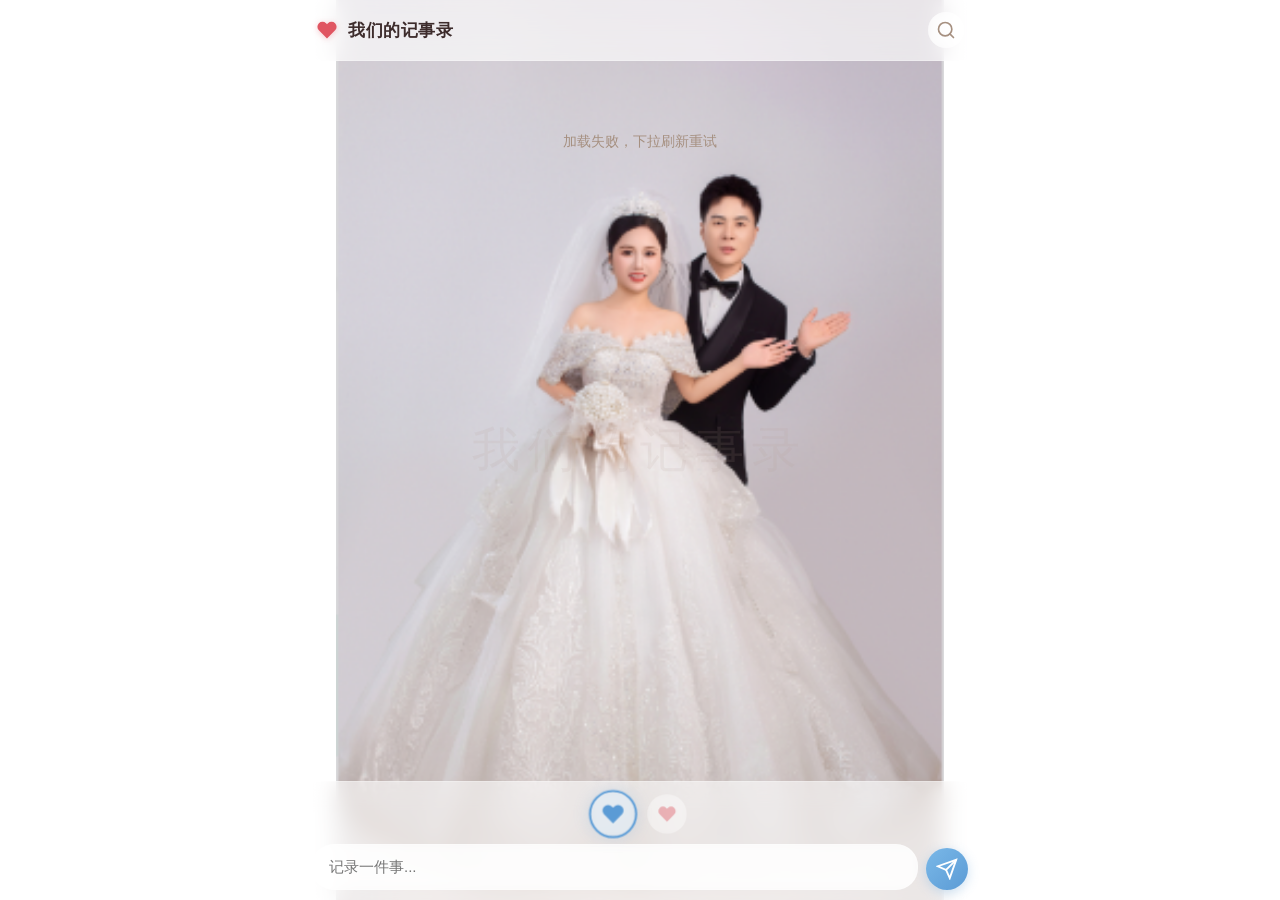
==== commit 74abab9a: "fix: 欢迎文字改为艺术字背景水印，背景图全透明无遮罩 Co-authored-by: monkeycode-ai <monkeycode-ai@chaitin.com>" ====
--- a/index.html
+++ b/index.html
@@ -31,13 +31,7 @@
 
 <main id="chat-area" class="chat-area">
   <div id="messages-container" class="messages-container">
-    <div class="welcome-hint">
-      <div class="welcome-icon">
-        <svg width="56" height="56" viewBox="0 0 24 24" fill="none" stroke="currentColor" stroke-width="1" stroke-linecap="round"><path d="M20.84 4.61a5.5 5.5 0 00-7.78 0L12 5.67l-1.06-1.06a5.5 5.5 0 00-7.78 7.78l1.06 1.06L12 21.23l7.78-7.78 1.06-1.06a5.5 5.5 0 000-7.78z"/></svg>
-      </div>
-      <p>在这里记录我们的点点滴滴</p>
-      <p class="welcome-sub">写下想说的话，彼此都能看见</p>
-    </div>
+    <div class="welcome-hint"></div>
   </div>
 </main>
 
@@ -237,13 +231,7 @@
     if (messages.length === 0) {
       container.innerHTML = searchQuery
         ? '<div class="empty-hint">没有匹配的记录</div>'
-        : '<div class="welcome-hint">' +
-            '<div class="welcome-icon">' +
-              '<svg width="56" height="56" viewBox="0 0 24 24" fill="none" stroke="currentColor" stroke-width="1" stroke-linecap="round"><path d="M20.84 4.61a5.5 5.5 0 00-7.78 0L12 5.67l-1.06-1.06a5.5 5.5 0 00-7.78 7.78l1.06 1.06L12 21.23l7.78-7.78 1.06-1.06a5.5 5.5 0 000-7.78z"/></svg>' +
-            '</div>' +
-            '<p>在这里记录我们的点点滴滴</p>' +
-            '<p class="welcome-sub">写下想说的话，彼此都能看见</p>' +
-          '</div>';
+        : '<div class="welcome-hint"></div>';
       return;
     }
 
--- a/style.css
+++ b/style.css
@@ -5,12 +5,12 @@
 }
 
 :root {
-  --me-color: #f08c7a;
-  --wife-color: #d4889e;
+  --me-color: #5b9bd5;
+  --wife-color: #e05561;
   --text: #3d2c2c;
   --text-secondary: #a69080;
   --border: rgba(255,255,255,0.25);
-  --bubble-me: #fcd5ce;
+  --bubble-me: #dce8f5;
   --bubble-wife: #fff;
 }
 
@@ -30,19 +30,24 @@
   content: '';
   position: fixed;
   inset: 0;
-  background: url('/bg.png') center/cover no-repeat fixed;
-  filter: brightness(1.02) saturate(0.9);
+  background: url('/bg.png') bottom center/contain no-repeat fixed;
   z-index: -2;
 }
 
 body::after {
-  content: '';
+  content: '我们的记事录';
   position: fixed;
-  inset: 0;
-  background: rgba(255, 250, 245, 0.55);
-  backdrop-filter: blur(3px);
-  -webkit-backdrop-filter: blur(3px);
+  top: 50%;
+  left: 50%;
+  transform: translate(-50%, -50%);
+  font-size: 48px;
+  font-weight: 300;
+  color: rgba(180, 160, 150, 0.12);
+  white-space: nowrap;
+  pointer-events: none;
   z-index: -1;
+  letter-spacing: 8px;
+  font-family: "STKaiti", "KaiTi", "Noto Serif SC", serif;
 }
 
 /* Top Bar */
@@ -69,11 +74,11 @@
 }
 
 .heart-icon {
-  color: var(--me-color);
+  color: var(--wife-color);
   display: flex;
   align-items: center;
   animation: heartbeat 1.5s ease-in-out infinite;
-  filter: drop-shadow(0 1px 3px rgba(240,140,122,0.3));
+  filter: drop-shadow(0 1px 3px rgba(224,85,97,0.3));
 }
 
 @keyframes heartbeat {
@@ -175,7 +180,7 @@
   align-items: center;
   justify-content: center;
   gap: 6px;
-  background: rgba(240, 140, 122, 0.12);
+  background: rgba(91, 155, 213, 0.12);
   flex-shrink: 0;
 }
 
@@ -210,26 +215,7 @@
 
 /* Welcome / Empty */
 .welcome-hint {
-  text-align: center;
-  padding: 80px 20px 0;
-  color: var(--text-secondary);
-}
-
-.welcome-icon {
-  color: rgba(240,140,122,0.35);
-  margin-bottom: 16px;
-  animation: heartbeat 2s ease-in-out infinite;
-}
-
-.welcome-hint p {
-  font-size: 15px;
-  line-height: 1.6;
-}
-
-.welcome-sub {
-  font-size: 13px !important;
-  color: #c5b0a0 !important;
-  margin-top: 4px;
+  height: 40px;
 }
 
 .empty-hint {
@@ -369,7 +355,7 @@
 }
 
 .msg-action-btn.starred {
-  color: #f08c7a;
+  color: #e8b830;
 }
 
 .msg-me .msg-meta {
@@ -428,14 +414,14 @@
 
 .sender-btn#sender-me.active {
   border-color: var(--me-color);
-  background: rgba(240, 140, 122, 0.12);
-  box-shadow: 0 0 16px rgba(240, 140, 122, 0.2);
+  background: rgba(91, 155, 213, 0.12);
+  box-shadow: 0 0 16px rgba(91, 155, 213, 0.2);
 }
 
 .sender-btn#sender-wife.active {
   border-color: var(--wife-color);
-  background: rgba(212, 136, 158, 0.12);
-  box-shadow: 0 0 16px rgba(212, 136, 158, 0.2);
+  background: rgba(224, 85, 97, 0.12);
+  box-shadow: 0 0 16px rgba(224, 85, 97, 0.2);
 }
 
 .sender-btn.active svg {
@@ -474,7 +460,7 @@
   height: 42px;
   border: none;
   border-radius: 50%;
-  background: linear-gradient(135deg, #f5b5a5, #f08c7a);
+  background: linear-gradient(135deg, #7ab8e8, #5b9bd5);
   cursor: pointer;
   display: flex;
   align-items: center;
@@ -482,12 +468,12 @@
   color: #fff;
   transition: all 0.2s;
   flex-shrink: 0;
-  box-shadow: 0 3px 12px rgba(240, 140, 122, 0.3);
+  box-shadow: 0 3px 12px rgba(91, 155, 213, 0.3);
 }
 
 .send-btn:hover {
   transform: scale(1.06);
-  box-shadow: 0 4px 16px rgba(240, 140, 122, 0.4);
+  box-shadow: 0 4px 16px rgba(91, 155, 213, 0.4);
 }
 
 .send-btn:active {
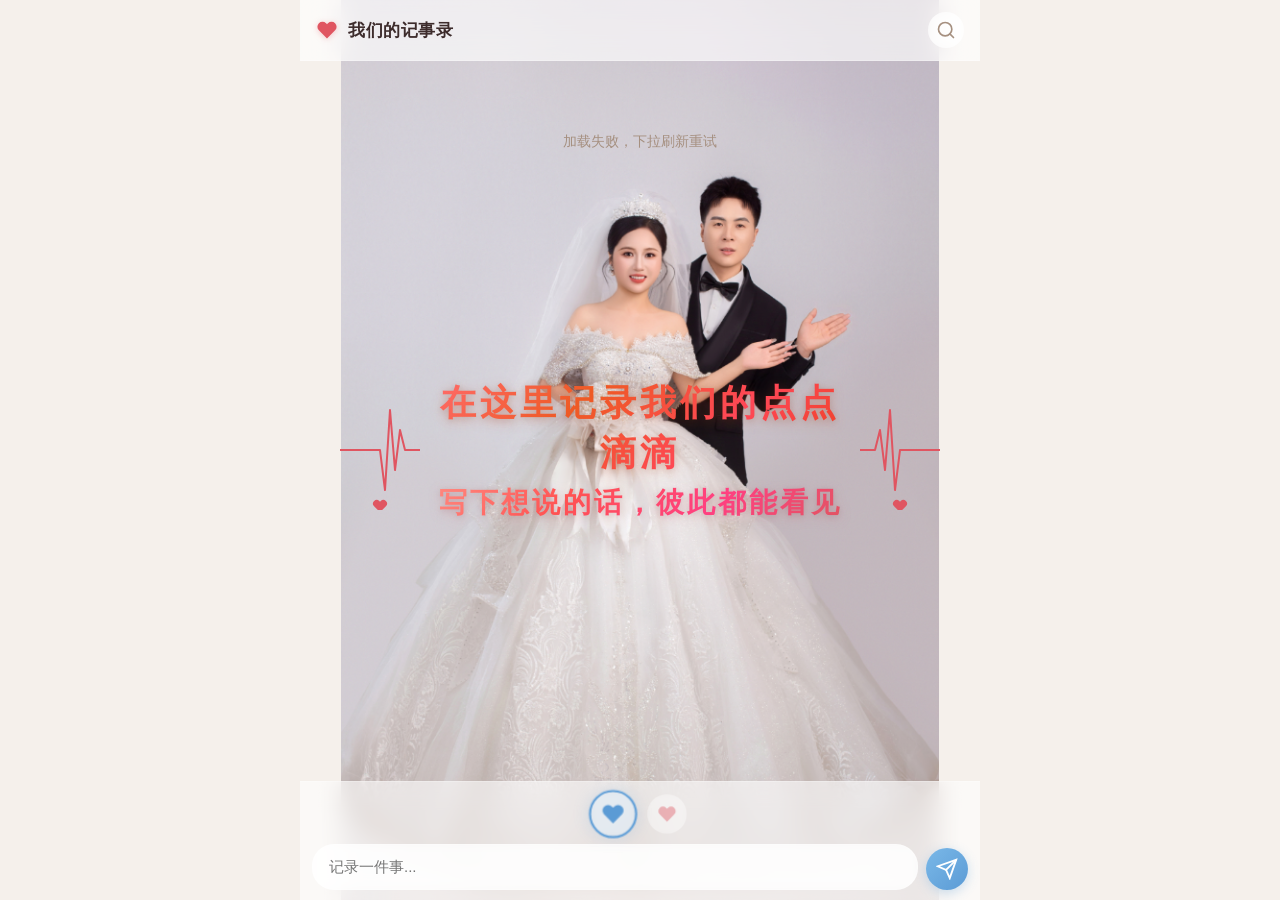
==== commit 2d178925: "feat: 3D渐变艺术字 + 两侧爱心心电图动画 Co-authored-by: monkeycode-ai <monkeycode-ai@chaitin.com>" ====
--- a/index.html
+++ b/index.html
@@ -7,6 +7,35 @@
 <link rel="stylesheet" href="/style.css">
 </head>
 <body>
+
+<div class="bg-layer"></div>
+
+<div class="art-text-layer">
+  <div class="ecg-line left">
+    <svg viewBox="0 0 80 120" fill="none" stroke="#e05561" stroke-width="2" stroke-linecap="round" stroke-linejoin="round">
+      <path d="M0,60 L15,60 L20,40 L25,80 L30,20 L35,100 L40,60 L55,60 L60,60 L65,60 L70,60 L80,60">
+        <animate attributeName="stroke-dashoffset" from="400" to="0" dur="2s" fill="freeze"/>
+      </path>
+    </svg>
+    <div class="ecg-heart">
+      <svg viewBox="0 0 24 24" fill="#e05561"><path d="M20.84 4.61a5.5 5.5 0 00-7.78 0L12 5.67l-1.06-1.06a5.5 5.5 0 00-7.78 7.78l1.06 1.06L12 21.23l7.78-7.78 1.06-1.06a5.5 5.5 0 000-7.78z"/></svg>
+    </div>
+  </div>
+  <div class="art-text">
+    <div class="line1">在这里记录我们的点点滴滴</div>
+    <div class="line2">写下想说的话，彼此都能看见</div>
+  </div>
+  <div class="ecg-line right">
+    <svg viewBox="0 0 80 120" fill="none" stroke="#e05561" stroke-width="2" stroke-linecap="round" stroke-linejoin="round">
+      <path d="M0,60 L15,60 L20,40 L25,80 L30,20 L35,100 L40,60 L55,60 L60,60 L65,60 L70,60 L80,60">
+        <animate attributeName="stroke-dashoffset" from="400" to="0" dur="2s" fill="freeze"/>
+      </path>
+    </svg>
+    <div class="ecg-heart">
+      <svg viewBox="0 0 24 24" fill="#e05561"><path d="M20.84 4.61a5.5 5.5 0 00-7.78 0L12 5.67l-1.06-1.06a5.5 5.5 0 00-7.78 7.78l1.06 1.06L12 21.23l7.78-7.78 1.06-1.06a5.5 5.5 0 000-7.78z"/></svg>
+    </div>
+  </div>
+</div>
 
 <header class="topbar">
   <div class="topbar-inner">
--- a/style.css
+++ b/style.css
@@ -24,30 +24,109 @@
   margin: 0 auto;
   overflow: hidden;
   position: relative;
-}
-
-body::before {
-  content: '';
+  background: #f5f0eb;
+}
+
+/* Background image */
+.bg-layer {
   position: fixed;
   inset: 0;
   background: url('/bg.png') bottom center/contain no-repeat fixed;
   z-index: -2;
-}
-
-body::after {
-  content: '我们的记事录';
+  pointer-events: none;
+}
+
+/* Art text + ECG layer */
+.art-text-layer {
   position: fixed;
   top: 50%;
   left: 50%;
   transform: translate(-50%, -50%);
-  font-size: 48px;
-  font-weight: 300;
-  color: rgba(180, 160, 150, 0.12);
-  white-space: nowrap;
+  display: flex;
+  align-items: center;
+  gap: 16px;
+  z-index: -1;
   pointer-events: none;
-  z-index: -1;
-  letter-spacing: 8px;
-  font-family: "STKaiti", "KaiTi", "Noto Serif SC", serif;
+  width: 90%;
+  max-width: 600px;
+}
+
+.ecg-line {
+  flex-shrink: 0;
+  width: 80px;
+  height: 120px;
+  position: relative;
+  overflow: hidden;
+}
+
+.ecg-line svg {
+  width: 100%;
+  height: 100%;
+  animation: ecgPulse 1.5s ease-in-out infinite;
+}
+
+.ecg-line.left svg {
+  transform: scaleX(-1);
+}
+
+@keyframes ecgPulse {
+  0%, 100% { opacity: 0.25; }
+  50% { opacity: 0.5; }
+}
+
+.ecg-heart {
+  position: absolute;
+  bottom: -8px;
+  left: 50%;
+  transform: translateX(-50%);
+  animation: heartBeat 1.5s ease-in-out infinite;
+}
+
+.ecg-heart svg {
+  width: 16px;
+  height: 16px;
+}
+
+.ecg-line.left .ecg-heart {
+  animation-delay: 0.75s;
+}
+
+@keyframes heartBeat {
+  0%, 100% { transform: translateX(-50%) scale(1); opacity: 0.3; }
+  50% { transform: translateX(-50%) scale(1.3); opacity: 0.7; }
+}
+
+/* Art text */
+.art-text {
+  flex: 1;
+  text-align: center;
+}
+
+.art-text .line1 {
+  font-size: 36px;
+  font-weight: 900;
+  background: linear-gradient(135deg, #ff6b6b, #ee5a24, #ff4757, #e84118);
+  -webkit-background-clip: text;
+  background-clip: text;
+  color: transparent;
+  letter-spacing: 4px;
+  line-height: 1.4;
+  filter: drop-shadow(0 3px 6px rgba(238, 90, 36, 0.3)) drop-shadow(0 1px 3px rgba(0,0,0,0.12));
+  font-family: "PingFang SC", "Microsoft YaHei", "SimHei", sans-serif;
+}
+
+.art-text .line2 {
+  font-size: 28px;
+  font-weight: 900;
+  background: linear-gradient(135deg, #ff8a80, #ff5252, #ff4081, #e05561);
+  -webkit-background-clip: text;
+  background-clip: text;
+  color: transparent;
+  letter-spacing: 3px;
+  line-height: 1.4;
+  margin-top: 4px;
+  filter: drop-shadow(0 3px 6px rgba(224, 85, 97, 0.25)) drop-shadow(0 1px 3px rgba(0,0,0,0.1));
+  font-family: "PingFang SC", "Microsoft YaHei", "SimHei", sans-serif;
 }
 
 /* Top Bar */
@@ -501,4 +580,10 @@
   .messages-container {
     padding: 0 8px;
   }
-}
+  .art-text .line1 {
+    font-size: 28px;
+  }
+  .art-text .line2 {
+    font-size: 22px;
+  }
+}
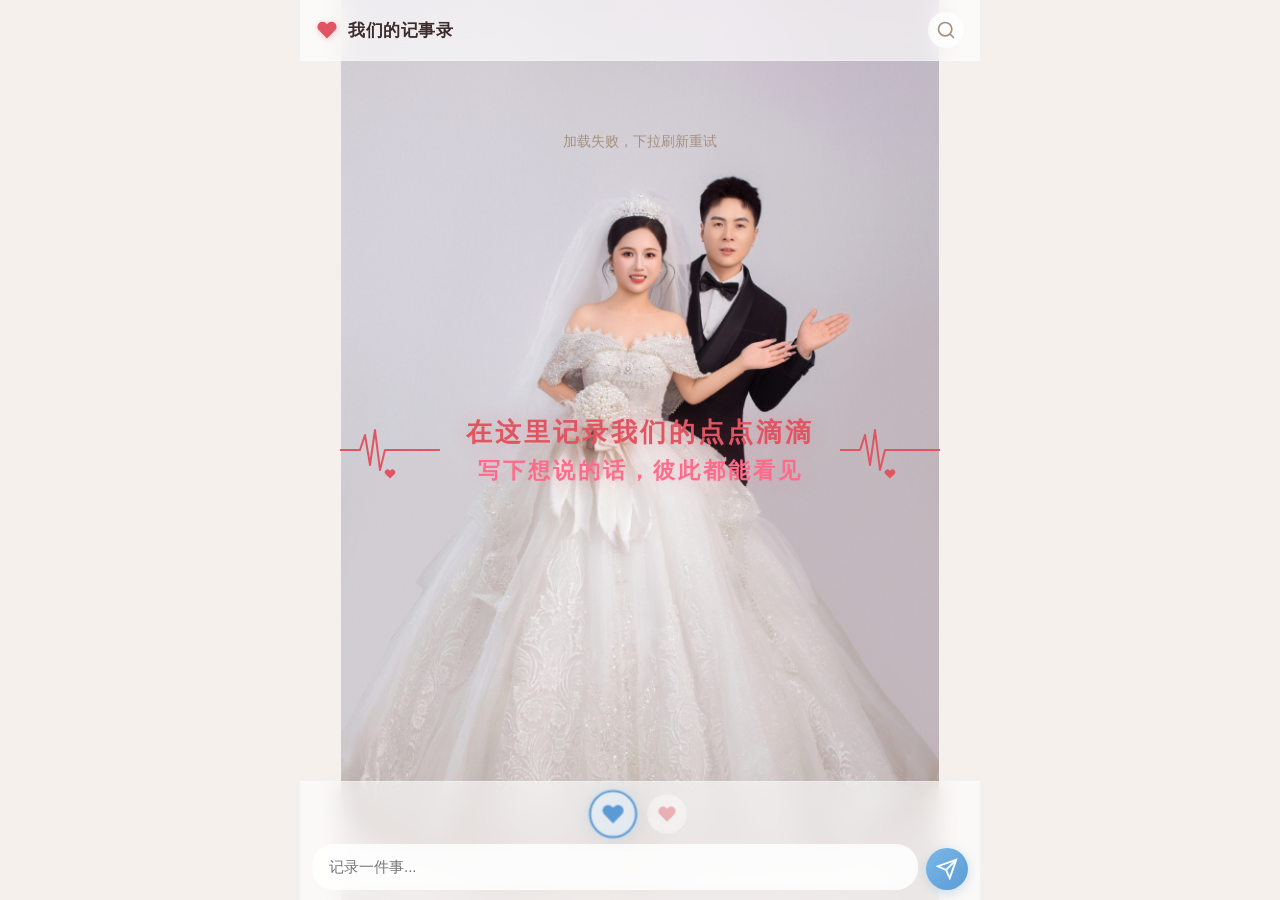
==== commit e6235bf3: "fix: 去掉立体字，ECG线条放大放两边 Co-authored-by: monkeycode-ai <monkeycode-ai@chaitin.com>" ====
--- a/index.html
+++ b/index.html
@@ -12,10 +12,8 @@
 
 <div class="art-text-layer">
   <div class="ecg-line left">
-    <svg viewBox="0 0 80 120" fill="none" stroke="#e05561" stroke-width="2" stroke-linecap="round" stroke-linejoin="round">
-      <path d="M0,60 L15,60 L20,40 L25,80 L30,20 L35,100 L40,60 L55,60 L60,60 L65,60 L70,60 L80,60">
-        <animate attributeName="stroke-dashoffset" from="400" to="0" dur="2s" fill="freeze"/>
-      </path>
+    <svg viewBox="0 0 100 60" fill="none" stroke="#e05561" stroke-width="2" stroke-linecap="round" stroke-linejoin="round">
+      <polyline points="0,30 20,30 25,15 30,45 35,10 40,50 45,30 60,30 65,30 70,30 75,30 100,30"/>
     </svg>
     <div class="ecg-heart">
       <svg viewBox="0 0 24 24" fill="#e05561"><path d="M20.84 4.61a5.5 5.5 0 00-7.78 0L12 5.67l-1.06-1.06a5.5 5.5 0 00-7.78 7.78l1.06 1.06L12 21.23l7.78-7.78 1.06-1.06a5.5 5.5 0 000-7.78z"/></svg>
@@ -26,10 +24,8 @@
     <div class="line2">写下想说的话，彼此都能看见</div>
   </div>
   <div class="ecg-line right">
-    <svg viewBox="0 0 80 120" fill="none" stroke="#e05561" stroke-width="2" stroke-linecap="round" stroke-linejoin="round">
-      <path d="M0,60 L15,60 L20,40 L25,80 L30,20 L35,100 L40,60 L55,60 L60,60 L65,60 L70,60 L80,60">
-        <animate attributeName="stroke-dashoffset" from="400" to="0" dur="2s" fill="freeze"/>
-      </path>
+    <svg viewBox="0 0 100 60" fill="none" stroke="#e05561" stroke-width="2" stroke-linecap="round" stroke-linejoin="round">
+      <polyline points="0,30 20,30 25,15 30,45 35,10 40,50 45,30 60,30 65,30 70,30 75,30 100,30"/>
     </svg>
     <div class="ecg-heart">
       <svg viewBox="0 0 24 24" fill="#e05561"><path d="M20.84 4.61a5.5 5.5 0 00-7.78 0L12 5.67l-1.06-1.06a5.5 5.5 0 00-7.78 7.78l1.06 1.06L12 21.23l7.78-7.78 1.06-1.06a5.5 5.5 0 000-7.78z"/></svg>
--- a/style.css
+++ b/style.css
@@ -44,7 +44,7 @@
   transform: translate(-50%, -50%);
   display: flex;
   align-items: center;
-  gap: 16px;
+  gap: 24px;
   z-index: -1;
   pointer-events: none;
   width: 90%;
@@ -53,38 +53,33 @@
 
 .ecg-line {
   flex-shrink: 0;
-  width: 80px;
-  height: 120px;
+  width: 100px;
+  height: 60px;
   position: relative;
-  overflow: hidden;
 }
 
 .ecg-line svg {
   width: 100%;
   height: 100%;
-  animation: ecgPulse 1.5s ease-in-out infinite;
-}
-
-.ecg-line.left svg {
-  transform: scaleX(-1);
-}
-
-@keyframes ecgPulse {
-  0%, 100% { opacity: 0.25; }
-  50% { opacity: 0.5; }
-}
-
-.ecg-heart {
+  animation: ecgDraw 2s ease-in-out infinite alternate;
+}
+
+@keyframes ecgDraw {
+  0% { opacity: 0.3; }
+  100% { opacity: 0.7; }
+}
+
+.ecg-line .ecg-heart {
   position: absolute;
-  bottom: -8px;
+  bottom: -4px;
   left: 50%;
   transform: translateX(-50%);
   animation: heartBeat 1.5s ease-in-out infinite;
 }
 
-.ecg-heart svg {
-  width: 16px;
-  height: 16px;
+.ecg-line .ecg-heart svg {
+  width: 12px;
+  height: 12px;
 }
 
 .ecg-line.left .ecg-heart {
@@ -92,8 +87,8 @@
 }
 
 @keyframes heartBeat {
-  0%, 100% { transform: translateX(-50%) scale(1); opacity: 0.3; }
-  50% { transform: translateX(-50%) scale(1.3); opacity: 0.7; }
+  0%, 100% { transform: translateX(-50%) scale(1); opacity: 0.4; }
+  50% { transform: translateX(-50%) scale(1.4); opacity: 0.8; }
 }
 
 /* Art text */
@@ -103,30 +98,22 @@
 }
 
 .art-text .line1 {
-  font-size: 36px;
-  font-weight: 900;
-  background: linear-gradient(135deg, #ff6b6b, #ee5a24, #ff4757, #e84118);
-  -webkit-background-clip: text;
-  background-clip: text;
-  color: transparent;
-  letter-spacing: 4px;
-  line-height: 1.4;
-  filter: drop-shadow(0 3px 6px rgba(238, 90, 36, 0.3)) drop-shadow(0 1px 3px rgba(0,0,0,0.12));
-  font-family: "PingFang SC", "Microsoft YaHei", "SimHei", sans-serif;
+  font-size: 26px;
+  font-weight: 700;
+  color: #e05561;
+  letter-spacing: 3px;
+  line-height: 1.5;
+  text-shadow: 0 0 20px rgba(224, 85, 97, 0.3);
 }
 
 .art-text .line2 {
-  font-size: 28px;
-  font-weight: 900;
-  background: linear-gradient(135deg, #ff8a80, #ff5252, #ff4081, #e05561);
-  -webkit-background-clip: text;
-  background-clip: text;
-  color: transparent;
+  font-size: 22px;
+  font-weight: 700;
+  color: #ff6b8a;
   letter-spacing: 3px;
-  line-height: 1.4;
-  margin-top: 4px;
-  filter: drop-shadow(0 3px 6px rgba(224, 85, 97, 0.25)) drop-shadow(0 1px 3px rgba(0,0,0,0.1));
-  font-family: "PingFang SC", "Microsoft YaHei", "SimHei", sans-serif;
+  line-height: 1.5;
+  margin-top: 2px;
+  text-shadow: 0 0 20px rgba(255, 107, 138, 0.25);
 }
 
 /* Top Bar */
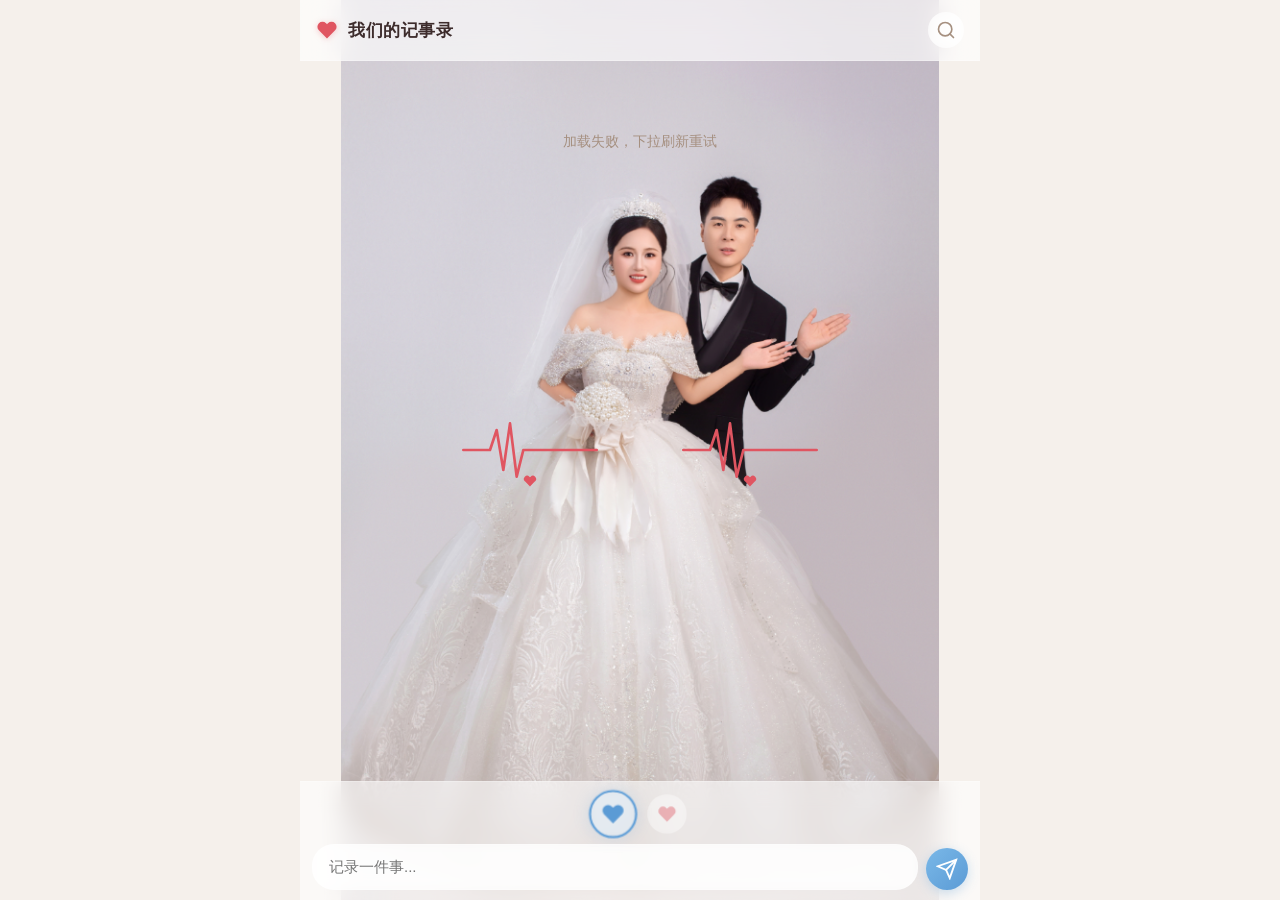
==== commit 4fa77e42: "fix: 去掉中间文字，ECG线条居中，适配手机端 Co-authored-by: monkeycode-ai <monkeycode-ai@chaitin.com>" ====
--- a/index.html
+++ b/index.html
@@ -18,10 +18,6 @@
     <div class="ecg-heart">
       <svg viewBox="0 0 24 24" fill="#e05561"><path d="M20.84 4.61a5.5 5.5 0 00-7.78 0L12 5.67l-1.06-1.06a5.5 5.5 0 00-7.78 7.78l1.06 1.06L12 21.23l7.78-7.78 1.06-1.06a5.5 5.5 0 000-7.78z"/></svg>
     </div>
-  </div>
-  <div class="art-text">
-    <div class="line1">在这里记录我们的点点滴滴</div>
-    <div class="line2">写下想说的话，彼此都能看见</div>
   </div>
   <div class="ecg-line right">
     <svg viewBox="0 0 100 60" fill="none" stroke="#e05561" stroke-width="2" stroke-linecap="round" stroke-linejoin="round">
--- a/style.css
+++ b/style.css
@@ -44,17 +44,15 @@
   transform: translate(-50%, -50%);
   display: flex;
   align-items: center;
-  gap: 24px;
+  gap: 40px;
   z-index: -1;
   pointer-events: none;
-  width: 90%;
-  max-width: 600px;
 }
 
 .ecg-line {
   flex-shrink: 0;
-  width: 100px;
-  height: 60px;
+  width: 180px;
+  height: 80px;
   position: relative;
 }
 
@@ -71,15 +69,15 @@
 
 .ecg-line .ecg-heart {
   position: absolute;
-  bottom: -4px;
+  bottom: -2px;
   left: 50%;
   transform: translateX(-50%);
   animation: heartBeat 1.5s ease-in-out infinite;
 }
 
 .ecg-line .ecg-heart svg {
-  width: 12px;
-  height: 12px;
+  width: 14px;
+  height: 14px;
 }
 
 .ecg-line.left .ecg-heart {
@@ -89,31 +87,6 @@
 @keyframes heartBeat {
   0%, 100% { transform: translateX(-50%) scale(1); opacity: 0.4; }
   50% { transform: translateX(-50%) scale(1.4); opacity: 0.8; }
-}
-
-/* Art text */
-.art-text {
-  flex: 1;
-  text-align: center;
-}
-
-.art-text .line1 {
-  font-size: 26px;
-  font-weight: 700;
-  color: #e05561;
-  letter-spacing: 3px;
-  line-height: 1.5;
-  text-shadow: 0 0 20px rgba(224, 85, 97, 0.3);
-}
-
-.art-text .line2 {
-  font-size: 22px;
-  font-weight: 700;
-  color: #ff6b8a;
-  letter-spacing: 3px;
-  line-height: 1.5;
-  margin-top: 2px;
-  text-shadow: 0 0 20px rgba(255, 107, 138, 0.25);
 }
 
 /* Top Bar */
@@ -567,10 +540,11 @@
   .messages-container {
     padding: 0 8px;
   }
-  .art-text .line1 {
-    font-size: 28px;
+  .ecg-line {
+    width: 100px;
+    height: 60px;
   }
-  .art-text .line2 {
-    font-size: 22px;
+  .art-text-layer {
+    gap: 16px;
   }
 }
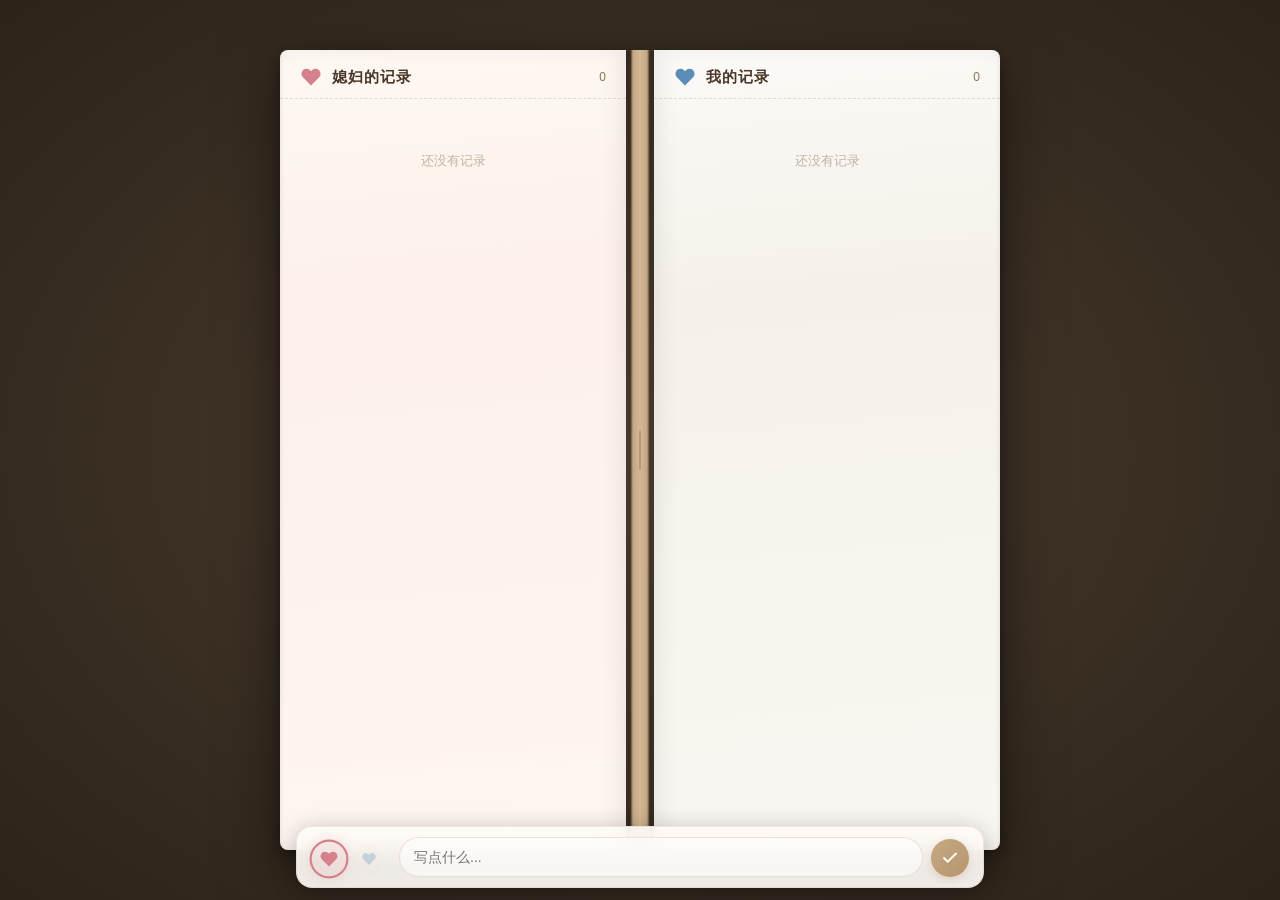
==== commit 2127886e: "feat: 全新情侣日记本风格——翻开书本左右两页 Co-authored-by: monkeycode-ai <monkeycode-ai@chaitin.com>" ====
--- a/index.html
+++ b/index.html
@@ -2,144 +2,99 @@
 <html lang="zh-CN">
 <head>
 <meta charset="UTF-8">
-<meta name="viewport" content="width=device-width, initial-scale=1.0">
-<title>我们的记事录</title>
+<meta name="viewport" content="width=device-width, initial-scale=1.0, viewport-fit=cover">
+<title>我们的日记本</title>
 <link rel="stylesheet" href="/style.css">
 </head>
 <body>
 
-<div class="bg-layer"></div>
-
-<div class="art-text-layer">
-  <div class="ecg-line left">
-    <svg viewBox="0 0 100 60" fill="none" stroke="#e05561" stroke-width="2" stroke-linecap="round" stroke-linejoin="round">
-      <polyline points="0,30 20,30 25,15 30,45 35,10 40,50 45,30 60,30 65,30 70,30 75,30 100,30"/>
-    </svg>
-    <div class="ecg-heart">
-      <svg viewBox="0 0 24 24" fill="#e05561"><path d="M20.84 4.61a5.5 5.5 0 00-7.78 0L12 5.67l-1.06-1.06a5.5 5.5 0 00-7.78 7.78l1.06 1.06L12 21.23l7.78-7.78 1.06-1.06a5.5 5.5 0 000-7.78z"/></svg>
+<div class="sync-toast" id="sync-toast">同步中...</div>
+
+<div class="book-wrapper">
+
+  <div class="page-left">
+    <div class="page-header">
+      <svg class="heart" viewBox="0 0 24 24" fill="#d4818b"><path d="M20.84 4.61a5.5 5.5 0 00-7.78 0L12 5.67l-1.06-1.06a5.5 5.5 0 00-7.78 7.78l1.06 1.06L12 21.23l7.78-7.78 1.06-1.06a5.5 5.5 0 000-7.78z"/></svg>
+      <h2>媳妇的记录</h2>
+      <span class="count" id="wife-count">0</span>
+    </div>
+    <div class="page-messages" id="page-wife">
+      <div class="page-empty">还没有记录</div>
     </div>
   </div>
-  <div class="ecg-line right">
-    <svg viewBox="0 0 100 60" fill="none" stroke="#e05561" stroke-width="2" stroke-linecap="round" stroke-linejoin="round">
-      <polyline points="0,30 20,30 25,15 30,45 35,10 40,50 45,30 60,30 65,30 70,30 75,30 100,30"/>
-    </svg>
-    <div class="ecg-heart">
-      <svg viewBox="0 0 24 24" fill="#e05561"><path d="M20.84 4.61a5.5 5.5 0 00-7.78 0L12 5.67l-1.06-1.06a5.5 5.5 0 00-7.78 7.78l1.06 1.06L12 21.23l7.78-7.78 1.06-1.06a5.5 5.5 0 000-7.78z"/></svg>
+
+  <div class="spine"></div>
+
+  <div class="page-right">
+    <div class="page-header">
+      <svg class="heart" viewBox="0 0 24 24" fill="#5b8db8"><path d="M20.84 4.61a5.5 5.5 0 00-7.78 0L12 5.67l-1.06-1.06a5.5 5.5 0 00-7.78 7.78l1.06 1.06L12 21.23l7.78-7.78 1.06-1.06a5.5 5.5 0 000-7.78z"/></svg>
+      <h2>我的记录</h2>
+      <span class="count" id="me-count">0</span>
+    </div>
+    <div class="page-messages" id="page-me">
+      <div class="page-empty">还没有记录</div>
     </div>
   </div>
+
 </div>
 
-<header class="topbar">
-  <div class="topbar-inner">
-    <div class="topbar-left">
-      <span class="heart-icon">
-        <svg width="22" height="22" viewBox="0 0 24 24" fill="currentColor"><path d="M20.84 4.61a5.5 5.5 0 00-7.78 0L12 5.67l-1.06-1.06a5.5 5.5 0 00-7.78 7.78l1.06 1.06L12 21.23l7.78-7.78 1.06-1.06a5.5 5.5 0 000-7.78z"/></svg>
-      </span>
-      <h1>我们的记事录</h1>
-    </div>
-    <div class="topbar-right">
-      <span id="msg-count" class="msg-count"></span>
-      <button id="search-toggle" class="icon-btn" title="搜索">
-        <svg width="20" height="20" viewBox="0 0 24 24" fill="none" stroke="currentColor" stroke-width="2" stroke-linecap="round"><circle cx="11" cy="11" r="8"/><path d="M21 21l-4.35-4.35"/></svg>
-      </button>
-    </div>
-  </div>
-  <div id="search-bar" class="search-bar hidden">
-    <input type="text" id="search-input" placeholder="搜索记事内容...">
-    <button id="search-clear" class="search-clear">&times;</button>
-  </div>
-</header>
-
-<main id="chat-area" class="chat-area">
-  <div id="messages-container" class="messages-container">
-    <div class="welcome-hint"></div>
-  </div>
-</main>
-
-<div id="sync-bar" class="sync-bar hidden">
-  <span class="sync-dot"></span> 同步中...
-</div>
-
-<div class="input-area">
-  <div class="sender-toggle">
-    <button id="sender-me" class="sender-btn active" data-sender="me" title="我">
+<div class="input-dock">
+  <div class="sender-pick">
+    <button class="sender-pick-btn active wife" id="pick-wife" title="媳妇">
       <svg viewBox="0 0 24 24" fill="currentColor"><path d="M20.84 4.61a5.5 5.5 0 00-7.78 0L12 5.67l-1.06-1.06a5.5 5.5 0 00-7.78 7.78l1.06 1.06L12 21.23l7.78-7.78 1.06-1.06a5.5 5.5 0 000-7.78z"/></svg>
     </button>
-    <button id="sender-wife" class="sender-btn" data-sender="wife" title="媳妇">
+    <button class="sender-pick-btn me" id="pick-me" title="我">
       <svg viewBox="0 0 24 24" fill="currentColor"><path d="M20.84 4.61a5.5 5.5 0 00-7.78 0L12 5.67l-1.06-1.06a5.5 5.5 0 00-7.78 7.78l1.06 1.06L12 21.23l7.78-7.78 1.06-1.06a5.5 5.5 0 000-7.78z"/></svg>
     </button>
   </div>
-  <div class="input-row">
-    <textarea id="memo-input" class="memo-input" placeholder="记录一件事..." rows="1"></textarea>
-    <button id="send-btn" class="send-btn" title="发送">
-      <svg width="22" height="22" viewBox="0 0 24 24" fill="none" stroke="currentColor" stroke-width="2" stroke-linecap="round"><line x1="22" y1="2" x2="11" y2="13"/><polygon points="22 2 15 22 11 13 2 9 22 2"/></svg>
-    </button>
-  </div>
+  <textarea id="memo-input" placeholder="写点什么..." rows="1"></textarea>
+  <button id="send-btn" class="send-btn" title="记录">
+    <svg width="18" height="18" viewBox="0 0 24 24" fill="none" stroke="currentColor" stroke-width="2.5" stroke-linecap="round"><polyline points="20 6 9 17 4 12"/></svg>
+  </button>
 </div>
 
 <script src="/app.js"></script>
 <script>
 (function() {
-  var currentSender = 'me';
-  var searchQuery = '';
+  var currentSender = 'wife';
   var editingId = null;
 
-  var senderMe = document.getElementById('sender-me');
-  var senderWife = document.getElementById('sender-wife');
+  var pickWife = document.getElementById('pick-wife');
+  var pickMe = document.getElementById('pick-me');
   var memoInput = document.getElementById('memo-input');
   var sendBtn = document.getElementById('send-btn');
-  var container = document.getElementById('messages-container');
-  var searchInput = document.getElementById('search-input');
-  var searchBar = document.getElementById('search-bar');
-  var searchToggle = document.getElementById('search-toggle');
-  var searchClear = document.getElementById('search-clear');
-  var msgCount = document.getElementById('msg-count');
-  var syncBar = document.getElementById('sync-bar');
-
-  senderMe.addEventListener('click', function() {
+  var pageWife = document.getElementById('page-wife');
+  var pageMe = document.getElementById('page-me');
+  var wifeCount = document.getElementById('wife-count');
+  var meCount = document.getElementById('me-count');
+  var syncToast = document.getElementById('sync-toast');
+
+  pickWife.addEventListener('click', function() {
+    currentSender = 'wife';
+    pickWife.classList.add('active');
+    pickMe.classList.remove('active');
+  });
+
+  pickMe.addEventListener('click', function() {
     currentSender = 'me';
-    senderMe.classList.add('active');
-    senderWife.classList.remove('active');
-    var svg = senderMe.querySelector('svg');
-    if (svg) svg.style.animation = 'none';
-    setTimeout(function() { if (svg) svg.style.animation = ''; }, 10);
-  });
-
-  senderWife.addEventListener('click', function() {
-    currentSender = 'wife';
-    senderWife.classList.add('active');
-    senderMe.classList.remove('active');
-    var svg = senderWife.querySelector('svg');
-    if (svg) svg.style.animation = 'none';
-    setTimeout(function() { if (svg) svg.style.animation = ''; }, 10);
-  });
-
-  sendBtn.addEventListener('click', sendMessage);
+    pickMe.classList.add('active');
+    pickWife.classList.remove('active');
+  });
+
+  sendBtn.addEventListener('click', send);
   memoInput.addEventListener('keydown', function(e) {
     if (e.key === 'Enter' && !e.shiftKey) {
       e.preventDefault();
-      sendMessage();
-    }
-  });
-
-  searchToggle.addEventListener('click', function() {
-    searchBar.classList.toggle('hidden');
-    if (!searchBar.classList.contains('hidden')) searchInput.focus();
-  });
-
-  searchInput.addEventListener('input', function() {
-    searchQuery = searchInput.value.toLowerCase().trim();
-    render();
-  });
-
-  searchClear.addEventListener('click', function() {
-    searchInput.value = '';
-    searchQuery = '';
-    searchBar.classList.add('hidden');
-    render();
-  });
-
-  async function sendMessage() {
+      send();
+    }
+  });
+
+  memoInput.addEventListener('input', function() {
+    this.style.height = 'auto';
+    this.style.height = Math.min(this.scrollHeight, 100) + 'px';
+  });
+
+  async function send() {
     var text = memoInput.value.trim();
     if (!text) return;
 
@@ -148,9 +103,8 @@
         showSync(true);
         await api.update(editingId, { content: text });
         editingId = null;
-        sendBtn.innerHTML = '<svg width="22" height="22" viewBox="0 0 24 24" fill="none" stroke="currentColor" stroke-width="2" stroke-linecap="round"><line x1="22" y1="2" x2="11" y2="13"/><polygon points="22 2 15 22 11 13 2 9 22 2"/></svg>';
+        sendBtn.innerHTML = '<svg width="18" height="18" viewBox="0 0 24 24" fill="none" stroke="currentColor" stroke-width="2.5" stroke-linecap="round"><polyline points="20 6 9 17 4 12"/></svg>';
       } catch (e) {
-        alert('更新失败，请重试');
         showSync(false);
         return;
       }
@@ -159,7 +113,6 @@
         showSync(true);
         await api.add({ sender: currentSender, content: text });
       } catch (e) {
-        alert('发送失败，请重试');
         showSync(false);
         return;
       }
@@ -171,88 +124,62 @@
     await loadAndRender();
   }
 
-  memoInput.addEventListener('input', function() {
-    this.style.height = 'auto';
-    this.style.height = Math.min(this.scrollHeight, 120) + 'px';
-  });
-
-  container.addEventListener('click', function(e) {
-    var target = e.target.closest('[data-action]');
-    if (!target) return;
-    var id = target.dataset.id;
-    var action = target.dataset.action;
-
+  function showSync(show) {
+    syncToast.classList.toggle('show', show);
+  }
+
+  pageWife.addEventListener('click', handleAction);
+  pageMe.addEventListener('click', handleAction);
+
+  function handleAction(e) {
+    var btn = e.target.closest('[data-action]');
+    if (!btn) return;
+    var id = btn.dataset.id;
+    var action = btn.dataset.action;
+
+    if (action === 'star') {
+      var starred = btn.classList.contains('starred');
+      showSync(true);
+      api.update(id, { starred: !starred }).then(function() {
+        showSync(false);
+        loadAndRender();
+      });
+    }
     if (action === 'delete') {
       if (!confirm('删除这条记录？')) return;
       showSync(true);
       api.remove(id).then(function() {
         showSync(false);
         loadAndRender();
-      }).catch(function() {
-        alert('删除失败');
-        showSync(false);
       });
     }
-    if (action === 'star') {
-      var isStarred = target.classList.contains('starred');
-      showSync(true);
-      api.update(id, { starred: !isStarred }).then(function() {
-        showSync(false);
-        loadAndRender();
-      }).catch(function() {
-        alert('操作失败');
-        showSync(false);
-      });
-    }
     if (action === 'edit') {
-      var msgText = target.closest('.msg-row').querySelector('.msg-text').textContent;
-      memoInput.value = msgText;
+      var msg = e.target.closest('.note-card');
+      var text = msg.querySelector('.note-text').textContent;
+      memoInput.value = text;
       memoInput.focus();
       memoInput.style.height = 'auto';
-      memoInput.style.height = Math.min(memoInput.scrollHeight, 120) + 'px';
+      memoInput.style.height = Math.min(memoInput.scrollHeight, 100) + 'px';
       editingId = id;
-      var isMe = target.closest('.msg-row').classList.contains('msg-me');
-      currentSender = isMe ? 'me' : 'wife';
-      if (isMe) {
-        senderMe.classList.add('active');
-        senderWife.classList.remove('active');
+
+      var page = e.target.closest('.page-left, .page-right');
+      if (page && page.classList.contains('page-left')) {
+        currentSender = 'wife';
+        pickWife.classList.add('active');
+        pickMe.classList.remove('active');
       } else {
-        senderWife.classList.add('active');
-        senderMe.classList.remove('active');
+        currentSender = 'me';
+        pickMe.classList.add('active');
+        pickWife.classList.remove('active');
       }
-      sendBtn.innerHTML = '<svg width="22" height="22" viewBox="0 0 24 24" fill="none" stroke="currentColor" stroke-width="2" stroke-linecap="round"><path d="M20 6L9 17l-5-5"/></svg>';
-    }
-  });
-
-  function showSync(show) {
-    syncBar.classList.toggle('hidden', !show);
+      sendBtn.innerHTML = '<svg width="18" height="18" viewBox="0 0 24 24" fill="none" stroke="currentColor" stroke-width="2.5" stroke-linecap="round"><path d="M17 3a2.85 2.83 0 114 4L7.5 20.5 2 22l1.5-5.5Z"/></svg>';
+    }
   }
 
   async function loadAndRender() {
     try {
       var messages = await api.getAll();
-      render(messages);
     } catch (e) {
-      container.innerHTML = '<div class="empty-hint">加载失败，下拉刷新重试</div>';
-    }
-  }
-
-  function render(messages) {
-    if (!messages) messages = [];
-
-    var total = messages.length;
-    msgCount.textContent = total + ' 条';
-
-    if (searchQuery) {
-      messages = messages.filter(function(m) {
-        return m.content.toLowerCase().indexOf(searchQuery) !== -1;
-      });
-    }
-
-    if (messages.length === 0) {
-      container.innerHTML = searchQuery
-        ? '<div class="empty-hint">没有匹配的记录</div>'
-        : '<div class="welcome-hint"></div>';
       return;
     }
 
@@ -260,51 +187,42 @@
       return new Date(a.createdAt) - new Date(b.createdAt);
     });
 
-    var currentDate = '';
-    var html = '';
-
-    messages.forEach(function(msg) {
-      var dateOnly = formatTime(msg.createdAt).split(' ')[0];
-
-      if (dateOnly !== currentDate) {
-        currentDate = dateOnly;
-        html += '<div class="date-divider"><span>' + dateOnly + '</span></div>';
-      }
-
-      var isMe = msg.sender === 'me';
-      var heartColor = isMe ? 'me-avatar-heart' : 'wife-avatar-heart';
-
-      html += '<div class="msg-row ' + (isMe ? 'msg-me' : 'msg-wife') + '">';
-
-      html += '<div class="avatar-bubble">';
-      html += '<svg class="' + heartColor + '" viewBox="0 0 24 24" fill="currentColor"><path d="M20.84 4.61a5.5 5.5 0 00-7.78 0L12 5.67l-1.06-1.06a5.5 5.5 0 00-7.78 7.78l1.06 1.06L12 21.23l7.78-7.78 1.06-1.06a5.5 5.5 0 000-7.78z"/></svg>';
-      html += '</div>';
-
-      html += '<div class="msg-bubble-wrapper">';
-      html += '<div class="msg-bubble ' + (isMe ? 'bubble-me' : 'bubble-wife') + '">';
-      html += '<div class="msg-text">' + msg.content.replace(/\n/g, '<br>') + '</div>';
-      html += '</div>';
-      html += '<div class="msg-meta">';
-      html += '<span class="msg-time">' + formatTime(msg.createdAt) + '</span>';
-      html += '<span class="msg-actions">';
-      html += '<button class="msg-action-btn' + (msg.starred ? ' starred' : '') + '" data-action="star" data-id="' + msg.id + '" title="标记">' +
-        '<svg width="14" height="14" viewBox="0 0 24 24" fill="' + (msg.starred ? 'currentColor' : 'none') + '" stroke="currentColor" stroke-width="2"><polygon points="12 2 15.09 8.26 22 9.27 17 14.14 18.18 21.02 12 17.77 5.82 21.02 7 14.14 2 9.27 8.91 8.26 12 2"/></svg>' +
-        '</button>';
-      html += '<button class="msg-action-btn" data-action="edit" data-id="' + msg.id + '" title="编辑">' +
-        '<svg width="14" height="14" viewBox="0 0 24 24" fill="none" stroke="currentColor" stroke-width="2"><path d="M11 4H4a2 2 0 00-2 2v14a2 2 0 002 2h14a2 2 0 002-2v-7"/><path d="M18.5 2.5a2.121 2.121 0 013 3L12 15l-4 1 1-4 9.5-9.5z"/></svg>' +
-        '</button>';
-      html += '<button class="msg-action-btn" data-action="delete" data-id="' + msg.id + '" title="删除">' +
-        '<svg width="14" height="14" viewBox="0 0 24 24" fill="none" stroke="currentColor" stroke-width="2"><polyline points="3 6 5 6 21 6"/><path d="M19 6v14a2 2 0 01-2 2H7a2 2 0 01-2-2V6m3 0V4a2 2 0 012-2h4a2 2 0 012 2v2"/></svg>' +
-        '</button>';
-      html += '</span>';
-      html += '</div>';
-      html += '</div>';
-
-      html += '</div>';
-    });
-
-    container.innerHTML = html;
-    container.scrollTop = container.scrollHeight;
+    var wifeMsgs = messages.filter(function(m) { return m.sender === 'wife'; });
+    var meMsgs = messages.filter(function(m) { return m.sender === 'me'; });
+
+    wifeCount.textContent = wifeMsgs.length;
+    meCount.textContent = meMsgs.length;
+
+    pageWife.innerHTML = wifeMsgs.length === 0
+      ? '<div class="page-empty">还没有记录</div>'
+      : renderNotes(wifeMsgs);
+
+    pageMe.innerHTML = meMsgs.length === 0
+      ? '<div class="page-empty">还没有记录</div>'
+      : renderNotes(meMsgs);
+  }
+
+  function renderNotes(messages) {
+    return messages.map(function(msg) {
+      var t = formatTime(msg.createdAt);
+      return '<div class="note-card">' +
+        '<div class="note-text">' + msg.content.replace(/\n/g, '<br>') + '</div>' +
+        '<div class="note-time">' +
+          '<span>' + t + '</span>' +
+          '<span class="note-actions">' +
+            '<button class="note-btn' + (msg.starred ? ' starred' : '') + '" data-action="star" data-id="' + msg.id + '">' +
+              '<svg width="13" height="13" viewBox="0 0 24 24" fill="' + (msg.starred ? 'currentColor' : 'none') + '" stroke="currentColor" stroke-width="2"><polygon points="12 2 15.09 8.26 22 9.27 17 14.14 18.18 21.02 12 17.77 5.82 21.02 7 14.14 2 9.27 8.91 8.26 12 2"/></svg>' +
+            '</button>' +
+            '<button class="note-btn" data-action="edit" data-id="' + msg.id + '">' +
+              '<svg width="13" height="13" viewBox="0 0 24 24" fill="none" stroke="currentColor" stroke-width="2"><path d="M11 4H4a2 2 0 00-2 2v14a2 2 0 002 2h14a2 2 0 002-2v-7"/><path d="M18.5 2.5a2.121 2.121 0 013 3L12 15l-4 1 1-4 9.5-9.5z"/></svg>' +
+            '</button>' +
+            '<button class="note-btn" data-action="delete" data-id="' + msg.id + '">' +
+              '<svg width="13" height="13" viewBox="0 0 24 24" fill="none" stroke="currentColor" stroke-width="2"><polyline points="3 6 5 6 21 6"/><path d="M19 6v14a2 2 0 01-2 2H7a2 2 0 01-2-2V6m3 0V4a2 2 0 012-2h4a2 2 0 012 2v2"/></svg>' +
+            '</button>' +
+          '</span>' +
+        '</div>' +
+      '</div>';
+    }).join('');
   }
 
   loadAndRender();
--- a/style.css
+++ b/style.css
@@ -5,501 +5,341 @@
 }
 
 :root {
-  --me-color: #5b9bd5;
-  --wife-color: #e05561;
-  --text: #3d2c2c;
-  --text-secondary: #a69080;
-  --border: rgba(255,255,255,0.25);
-  --bubble-me: #dce8f5;
-  --bubble-wife: #fff;
+  --me-color: #5b8db8;
+  --wife-color: #d4818b;
+  --text: #4a3728;
+  --text-light: #8b7355;
+  --page-left: #fdf6f0;
+  --page-right: #f7f4ef;
+  --spine: #c4a882;
 }
 
 body {
   font-family: -apple-system, BlinkMacSystemFont, "Segoe UI", Roboto, "Helvetica Neue", Arial, "Noto Sans SC", sans-serif;
+  background: #3d3226;
+  background-image:
+    radial-gradient(ellipse at center, #4a3d2f 0%, #2d2319 100%);
   color: var(--text);
   height: 100dvh;
   display: flex;
+  align-items: center;
+  justify-content: center;
+  overflow: hidden;
+  padding: 16px;
+}
+
+/* Desk surface shadow */
+.book-wrapper {
+  width: 100%;
+  max-width: 720px;
+  height: calc(100dvh - 100px);
+  display: flex;
+  position: relative;
+  border-radius: 8px 12px 12px 8px;
+  box-shadow:
+    0 20px 60px rgba(0,0,0,0.5),
+    0 4px 12px rgba(0,0,0,0.3),
+    inset 0 1px 0 rgba(255,255,255,0.05);
+}
+
+/* Left page */
+.page-left {
+  flex: 1;
+  background: linear-gradient(175deg, #fef8f3 0%, #fdf1ea 30%, #fef6f0 100%);
+  border-radius: 8px 0 0 8px;
+  box-shadow: inset -8px 0 20px rgba(0,0,0,0.06);
+  display: flex;
   flex-direction: column;
-  max-width: 680px;
-  margin: 0 auto;
+  position: relative;
   overflow: hidden;
+}
+
+.page-left::before {
+  content: '';
+  position: absolute;
+  left: 0; top: 0; bottom: 0;
+  width: 4px;
+  background: linear-gradient(to right, rgba(0,0,0,0.04), transparent);
+  z-index: 1;
+  pointer-events: none;
+}
+
+/* Right page */
+.page-right {
+  flex: 1;
+  background: linear-gradient(175deg, #fcfaf7 0%, #f5f1ea 30%, #faf7f2 100%);
+  border-radius: 0 8px 8px 0;
+  box-shadow: inset 8px 0 20px rgba(0,0,0,0.06);
+  display: flex;
+  flex-direction: column;
   position: relative;
-  background: #f5f0eb;
-}
-
-/* Background image */
-.bg-layer {
+  overflow: hidden;
+}
+
+.page-right::before {
+  content: '';
+  position: absolute;
+  right: 0; top: 0; bottom: 0;
+  width: 4px;
+  background: linear-gradient(to left, rgba(0,0,0,0.04), transparent);
+  z-index: 1;
+  pointer-events: none;
+}
+
+/* Spine */
+.spine {
+  width: 28px;
+  background: linear-gradient(90deg,
+    rgba(0,0,0,0.06) 0%,
+    rgba(0,0,0,0.1) 15%,
+    var(--spine) 25%,
+    #d4b896 50%,
+    var(--spine) 75%,
+    rgba(0,0,0,0.1) 85%,
+    rgba(0,0,0,0.06) 100%
+  );
+  flex-shrink: 0;
+  position: relative;
+  z-index: 2;
+}
+
+.spine::after {
+  content: '';
+  position: absolute;
+  top: 50%; left: 50%;
+  transform: translate(-50%, -50%);
+  width: 2px;
+  height: 40px;
+  background: rgba(0,0,0,0.15);
+  border-radius: 1px;
+}
+
+/* Page headers */
+.page-header {
+  padding: 16px 20px 10px;
+  border-bottom: 1px dashed rgba(180,150,120,0.3);
+  display: flex;
+  align-items: center;
+  gap: 10px;
+  flex-shrink: 0;
+}
+
+.page-header .heart {
+  width: 22px;
+  height: 22px;
+  flex-shrink: 0;
+}
+
+.page-header h2 {
+  font-size: 15px;
+  font-weight: 600;
+  color: var(--text);
+  letter-spacing: 1px;
+}
+
+.page-header .count {
+  margin-left: auto;
+  font-size: 12px;
+  color: var(--text-light);
+}
+
+/* Message list */
+.page-messages {
+  flex: 1;
+  overflow-y: auto;
+  padding: 12px 16px;
+  -webkit-overflow-scrolling: touch;
+}
+
+/* Note cards */
+.note-card {
+  background: rgba(255,255,255,0.6);
+  border-radius: 6px;
+  padding: 12px 14px;
+  margin-bottom: 10px;
+  box-shadow: 0 1px 3px rgba(0,0,0,0.06);
+  border: 1px solid rgba(180,150,120,0.15);
+  position: relative;
+  animation: noteIn 0.3s ease-out;
+  word-break: break-word;
+  font-size: 14px;
+  line-height: 1.65;
+}
+
+.note-card::before {
+  content: '';
+  position: absolute;
+  top: -2px; left: 12px;
+  width: 24px;
+  height: 6px;
+  background: #d4818b;
+  border-radius: 0 0 3px 3px;
+  opacity: 0.4;
+}
+
+.page-left .note-card::before {
+  background: #d4818b;
+}
+
+.page-right .note-card::before {
+  background: #5b8db8;
+}
+
+@keyframes noteIn {
+  from { opacity: 0; transform: translateY(6px); }
+  to { opacity: 1; transform: translateY(0); }
+}
+
+.note-time {
+  font-size: 11px;
+  color: var(--text-light);
+  margin-top: 6px;
+  display: flex;
+  align-items: center;
+  gap: 8px;
+}
+
+.note-actions {
+  margin-left: auto;
+  display: flex;
+  gap: 2px;
+  opacity: 0;
+  transition: opacity 0.2s;
+}
+
+.note-card:hover .note-actions {
+  opacity: 1;
+}
+
+.note-btn {
+  width: 22px;
+  height: 22px;
+  border: none;
+  background: transparent;
+  border-radius: 4px;
+  cursor: pointer;
+  display: flex;
+  align-items: center;
+  justify-content: center;
+  color: var(--text-light);
+  font-size: 12px;
+}
+
+.note-btn:hover {
+  background: rgba(0,0,0,0.06);
+}
+
+.note-btn.starred {
+  color: #e8b830;
+}
+
+/* Empty state */
+.page-empty {
+  display: flex;
+  align-items: center;
+  justify-content: center;
+  height: 100px;
+  color: var(--text-light);
+  font-size: 13px;
+  opacity: 0.5;
+}
+
+/* Input dock */
+.input-dock {
   position: fixed;
-  inset: 0;
-  background: url('/bg.png') bottom center/contain no-repeat fixed;
-  z-index: -2;
-  pointer-events: none;
-}
-
-/* Art text + ECG layer */
-.art-text-layer {
-  position: fixed;
-  top: 50%;
-  left: 50%;
-  transform: translate(-50%, -50%);
-  display: flex;
-  align-items: center;
-  gap: 40px;
-  z-index: -1;
-  pointer-events: none;
-}
-
-.ecg-line {
-  flex-shrink: 0;
-  width: 180px;
-  height: 80px;
-  position: relative;
-}
-
-.ecg-line svg {
-  width: 100%;
-  height: 100%;
-  animation: ecgDraw 2s ease-in-out infinite alternate;
-}
-
-@keyframes ecgDraw {
-  0% { opacity: 0.3; }
-  100% { opacity: 0.7; }
-}
-
-.ecg-line .ecg-heart {
-  position: absolute;
-  bottom: -2px;
+  bottom: 12px;
   left: 50%;
   transform: translateX(-50%);
-  animation: heartBeat 1.5s ease-in-out infinite;
-}
-
-.ecg-line .ecg-heart svg {
-  width: 14px;
-  height: 14px;
-}
-
-.ecg-line.left .ecg-heart {
-  animation-delay: 0.75s;
-}
-
-@keyframes heartBeat {
-  0%, 100% { transform: translateX(-50%) scale(1); opacity: 0.4; }
-  50% { transform: translateX(-50%) scale(1.4); opacity: 0.8; }
-}
-
-/* Top Bar */
-.topbar {
-  background: rgba(255,255,255,0.65);
+  width: calc(100% - 32px);
+  max-width: 688px;
+  background: rgba(255,252,248,0.92);
   backdrop-filter: blur(12px);
   -webkit-backdrop-filter: blur(12px);
-  border-bottom: 1px solid var(--border);
-  flex-shrink: 0;
-  padding-top: env(safe-area-inset-top);
-}
-
-.topbar-inner {
-  display: flex;
-  align-items: center;
-  justify-content: space-between;
-  padding: 12px 16px;
-}
-
-.topbar-left {
-  display: flex;
-  align-items: center;
-  gap: 10px;
-}
-
-.heart-icon {
-  color: var(--wife-color);
-  display: flex;
-  align-items: center;
-  animation: heartbeat 1.5s ease-in-out infinite;
-  filter: drop-shadow(0 1px 3px rgba(224,85,97,0.3));
-}
-
-@keyframes heartbeat {
-  0%, 100% { transform: scale(1); }
-  15% { transform: scale(1.18); }
-  30% { transform: scale(1); }
-  45% { transform: scale(1.12); }
-  60% { transform: scale(1); }
-}
-
-.topbar-left h1 {
-  font-size: 17px;
-  font-weight: 700;
-  color: var(--text);
-  letter-spacing: 0.5px;
-}
-
-.msg-count {
-  font-size: 12px;
-  color: var(--text-secondary);
-  margin-left: auto;
-}
-
-.topbar-right {
-  display: flex;
-  align-items: center;
+  border-radius: 16px;
+  padding: 10px 14px;
+  box-shadow: 0 4px 24px rgba(0,0,0,0.25);
+  border: 1px solid rgba(180,150,120,0.2);
+  display: flex;
+  align-items: flex-end;
+  gap: 8px;
+  z-index: 10;
+}
+
+.sender-pick {
+  display: flex;
   gap: 4px;
-}
-
-.icon-btn {
+  margin-right: 4px;
+}
+
+.sender-pick-btn {
   width: 36px;
   height: 36px;
-  border: none;
-  background: rgba(255,255,255,0.5);
+  border: 2px solid transparent;
   border-radius: 50%;
+  background: rgba(200,180,160,0.15);
   cursor: pointer;
   display: flex;
   align-items: center;
   justify-content: center;
-  color: var(--text-secondary);
-  transition: background 0.2s;
-  backdrop-filter: blur(4px);
-}
-
-.icon-btn:hover {
-  background: rgba(139, 109, 91, 0.12);
-}
-
-.search-bar {
-  padding: 8px 16px 12px;
-  display: flex;
-  align-items: center;
-  gap: 8px;
-}
-
-.search-bar.hidden {
-  display: none;
-}
-
-.search-bar input {
+  transition: all 0.2s;
+  padding: 0;
+}
+
+.sender-pick-btn svg {
+  width: 18px;
+  height: 18px;
+}
+
+.sender-pick-btn.wife svg { color: var(--wife-color); }
+.sender-pick-btn.me svg { color: var(--me-color); }
+
+.sender-pick-btn:not(.active) {
+  opacity: 0.3;
+  transform: scale(0.85);
+}
+
+.sender-pick-btn.active {
+  transform: scale(1.08);
+}
+
+.sender-pick-btn.wife.active {
+  border-color: var(--wife-color);
+  background: rgba(212,129,139,0.12);
+  box-shadow: 0 0 12px rgba(212,129,139,0.2);
+}
+
+.sender-pick-btn.me.active {
+  border-color: var(--me-color);
+  background: rgba(91,141,184,0.12);
+  box-shadow: 0 0 12px rgba(91,141,184,0.2);
+}
+
+#memo-input {
   flex: 1;
   padding: 9px 14px;
-  border: 1px solid var(--border);
-  border-radius: 10px;
+  border: 1px solid rgba(180,150,120,0.25);
+  border-radius: 20px;
   font-size: 14px;
-  outline: none;
-  background: rgba(255,255,255,0.7);
-  font-family: inherit;
-  backdrop-filter: blur(4px);
-}
-
-.search-bar input:focus {
-  border-color: var(--me-color);
-  background: rgba(255,255,255,0.9);
-}
-
-.search-clear {
-  width: 28px;
-  height: 28px;
-  border: none;
-  background: rgba(139, 109, 91, 0.12);
-  border-radius: 50%;
-  cursor: pointer;
-  font-size: 16px;
-  line-height: 1;
-  color: var(--text-secondary);
-  display: flex;
-  align-items: center;
-  justify-content: center;
-}
-
-/* Sync Bar */
-.sync-bar {
-  text-align: center;
-  padding: 6px;
-  font-size: 12px;
-  color: var(--text-secondary);
-  display: flex;
-  align-items: center;
-  justify-content: center;
-  gap: 6px;
-  background: rgba(91, 155, 213, 0.12);
-  flex-shrink: 0;
-}
-
-.sync-bar.hidden {
-  display: none;
-}
-
-.sync-dot {
-  width: 8px;
-  height: 8px;
-  border-radius: 50%;
-  background: var(--me-color);
-  animation: pulse 0.8s ease-in-out infinite;
-}
-
-@keyframes pulse {
-  0%, 100% { opacity: 1; }
-  50% { opacity: 0.3; }
-}
-
-/* Chat Area */
-.chat-area {
-  flex: 1;
-  overflow-y: auto;
-  padding: 12px 0;
-  -webkit-overflow-scrolling: touch;
-}
-
-.messages-container {
-  padding: 0 12px;
-}
-
-/* Welcome / Empty */
-.welcome-hint {
-  height: 40px;
-}
-
-.empty-hint {
-  text-align: center;
-  padding: 60px 20px;
-  color: var(--text-secondary);
-  font-size: 14px;
-}
-
-/* Date Divider */
-.date-divider {
-  text-align: center;
-  padding: 20px 0 10px;
-}
-
-.date-divider span {
-  font-size: 11px;
-  color: var(--text-secondary);
-  background: rgba(255,255,255,0.5);
-  backdrop-filter: blur(8px);
-  padding: 4px 14px;
-  border-radius: 10px;
-  border: 1px solid rgba(255,255,255,0.5);
-}
-
-/* Message Row */
-.msg-row {
-  display: flex;
-  align-items: flex-start;
-  margin-bottom: 14px;
-  gap: 8px;
-  animation: msgIn 0.3s ease-out;
-}
-
-@keyframes msgIn {
-  from { opacity: 0; transform: translateY(8px); }
-  to { opacity: 1; transform: translateY(0); }
-}
-
-.msg-me {
-  flex-direction: row-reverse;
-}
-
-/* Avatar - heart shape */
-.avatar-bubble {
-  width: 38px;
-  height: 38px;
-  flex-shrink: 0;
-  margin-top: 2px;
-  display: flex;
-  align-items: center;
-  justify-content: center;
-}
-
-.avatar-bubble svg {
-  width: 32px;
-  height: 32px;
-  filter: drop-shadow(0 2px 4px rgba(0,0,0,0.12));
-}
-
-.me-avatar-heart { color: var(--me-color); }
-.wife-avatar-heart { color: var(--wife-color); }
-
-/* Message Bubble Wrapper */
-.msg-bubble-wrapper {
-  max-width: 70%;
-  min-width: 40px;
-}
-
-.msg-bubble {
-  padding: 10px 14px;
-  border-radius: 18px;
-  font-size: 15px;
-  line-height: 1.55;
-  word-break: break-word;
-  position: relative;
-  box-shadow: 0 1px 3px rgba(0,0,0,0.04);
-}
-
-.bubble-me {
-  background: var(--bubble-me);
-  border-top-right-radius: 6px;
-}
-
-.bubble-wife {
-  background: var(--bubble-wife);
-  border-top-left-radius: 6px;
-}
-
-.msg-text {
-  white-space: pre-wrap;
-  color: var(--text);
-}
-
-/* Message Meta */
-.msg-meta {
-  display: flex;
-  align-items: center;
-  gap: 6px;
-  margin-top: 4px;
-  padding: 0 4px;
-  opacity: 0;
-  transition: opacity 0.2s;
-}
-
-.msg-row:hover .msg-meta,
-.msg-row:active .msg-meta {
-  opacity: 1;
-}
-
-.msg-time {
-  font-size: 11px;
-  color: var(--text-secondary);
-}
-
-.msg-actions {
-  display: flex;
-  gap: 2px;
-}
-
-.msg-action-btn {
-  width: 24px;
-  height: 24px;
-  border: none;
-  background: transparent;
-  border-radius: 6px;
-  cursor: pointer;
-  display: flex;
-  align-items: center;
-  justify-content: center;
-  color: var(--text-secondary);
-  transition: all 0.15s;
-}
-
-.msg-action-btn:hover {
-  background: rgba(139, 109, 91, 0.1);
-}
-
-.msg-action-btn.starred {
-  color: #e8b830;
-}
-
-.msg-me .msg-meta {
-  justify-content: flex-end;
-}
-
-/* Input Area */
-.input-area {
-  flex-shrink: 0;
-  background: rgba(255,255,255,0.6);
-  backdrop-filter: blur(12px);
-  -webkit-backdrop-filter: blur(12px);
-  border-top: 1px solid var(--border);
-  padding: 10px 12px calc(10px + env(safe-area-inset-bottom));
-}
-
-.sender-toggle {
-  display: flex;
-  gap: 10px;
-  margin-bottom: 8px;
-  justify-content: center;
-}
-
-.sender-btn {
-  width: 44px;
-  height: 44px;
-  border: 2px solid transparent;
-  border-radius: 50%;
-  background: rgba(255,255,255,0.6);
-  cursor: pointer;
-  display: flex;
-  align-items: center;
-  justify-content: center;
-  transition: all 0.25s;
-  padding: 0;
-  backdrop-filter: blur(4px);
-}
-
-.sender-btn svg {
-  width: 22px;
-  height: 22px;
-  transition: transform 0.25s;
-}
-
-.sender-btn#sender-me svg { color: var(--me-color); }
-.sender-btn#sender-wife svg { color: var(--wife-color); }
-
-.sender-btn:not(.active) {
-  opacity: 0.4;
-  transform: scale(0.9);
-}
-
-.sender-btn.active {
-  transform: scale(1.1);
-}
-
-.sender-btn#sender-me.active {
-  border-color: var(--me-color);
-  background: rgba(91, 155, 213, 0.12);
-  box-shadow: 0 0 16px rgba(91, 155, 213, 0.2);
-}
-
-.sender-btn#sender-wife.active {
-  border-color: var(--wife-color);
-  background: rgba(224, 85, 97, 0.12);
-  box-shadow: 0 0 16px rgba(224, 85, 97, 0.2);
-}
-
-.sender-btn.active svg {
-  animation: heartbeat 0.5s ease-in-out;
-}
-
-.input-row {
-  display: flex;
-  align-items: flex-end;
-  gap: 8px;
-}
-
-.memo-input {
-  flex: 1;
-  padding: 11px 16px;
-  border: 1px solid var(--border);
-  border-radius: 22px;
-  font-size: 15px;
   outline: none;
   resize: none;
   font-family: inherit;
   line-height: 1.45;
-  background: rgba(255,255,255,0.7);
-  backdrop-filter: blur(4px);
-  max-height: 120px;
-  transition: border-color 0.2s, background 0.2s;
-}
-
-.memo-input:focus {
-  border-color: var(--me-color);
-  background: rgba(255,255,255,0.9);
+  background: rgba(255,255,255,0.6);
+  max-height: 100px;
+  transition: border-color 0.2s;
+}
+
+#memo-input:focus {
+  border-color: #c4a882;
+  background: rgba(255,255,255,0.85);
 }
 
 .send-btn {
-  width: 42px;
-  height: 42px;
+  width: 38px;
+  height: 38px;
   border: none;
   border-radius: 50%;
-  background: linear-gradient(135deg, #7ab8e8, #5b9bd5);
+  background: linear-gradient(135deg, #c4a882, #b8956e);
   cursor: pointer;
   display: flex;
   align-items: center;
@@ -507,44 +347,92 @@
   color: #fff;
   transition: all 0.2s;
   flex-shrink: 0;
-  box-shadow: 0 3px 12px rgba(91, 155, 213, 0.3);
+  box-shadow: 0 2px 8px rgba(180,140,100,0.3);
 }
 
 .send-btn:hover {
   transform: scale(1.06);
-  box-shadow: 0 4px 16px rgba(91, 155, 213, 0.4);
 }
 
 .send-btn:active {
   transform: scale(0.94);
 }
 
-/* Scroll customization */
-.chat-area::-webkit-scrollbar {
-  width: 4px;
-}
-
-.chat-area::-webkit-scrollbar-thumb {
-  background: rgba(139, 109, 91, 0.12);
+/* Scrollbar */
+.page-messages::-webkit-scrollbar {
+  width: 3px;
+}
+
+.page-messages::-webkit-scrollbar-thumb {
+  background: rgba(180,150,120,0.2);
   border-radius: 2px;
 }
 
-/* Mobile tweaks */
-@media (max-width: 480px) {
-  .msg-bubble-wrapper {
-    max-width: 78%;
-  }
-  .topbar-inner {
+/* Mobile */
+@media (max-width: 500px) {
+  body {
+    padding: 8px;
+  }
+  .book-wrapper {
+    height: calc(100dvh - 90px);
+    border-radius: 6px 8px 8px 6px;
+  }
+  .page-left {
+    border-radius: 6px 0 0 6px;
+  }
+  .page-right {
+    border-radius: 0 6px 6px 0;
+  }
+  .spine {
+    width: 20px;
+  }
+  .page-header {
+    padding: 12px 14px 8px;
+  }
+  .page-header h2 {
+    font-size: 13px;
+  }
+  .page-messages {
+    padding: 8px 10px;
+  }
+  .note-card {
     padding: 10px 12px;
-  }
-  .messages-container {
-    padding: 0 8px;
-  }
-  .ecg-line {
-    width: 100px;
-    height: 60px;
-  }
-  .art-text-layer {
-    gap: 16px;
-  }
-}
+    margin-bottom: 8px;
+    font-size: 13px;
+  }
+  .input-dock {
+    bottom: 8px;
+    width: calc(100% - 16px);
+    padding: 8px 10px;
+    border-radius: 14px;
+  }
+  .sender-pick-btn {
+    width: 32px;
+    height: 32px;
+  }
+  .sender-pick-btn svg {
+    width: 16px;
+    height: 16px;
+  }
+}
+
+/* Sync indicator */
+.sync-toast {
+  position: fixed;
+  top: 12px;
+  left: 50%;
+  transform: translateX(-50%);
+  padding: 6px 16px;
+  border-radius: 20px;
+  background: rgba(0,0,0,0.7);
+  color: #fff;
+  font-size: 12px;
+  z-index: 20;
+  pointer-events: none;
+  opacity: 0;
+  transition: opacity 0.3s;
+}
+
+.sync-toast.show {
+  opacity: 1;
+}
